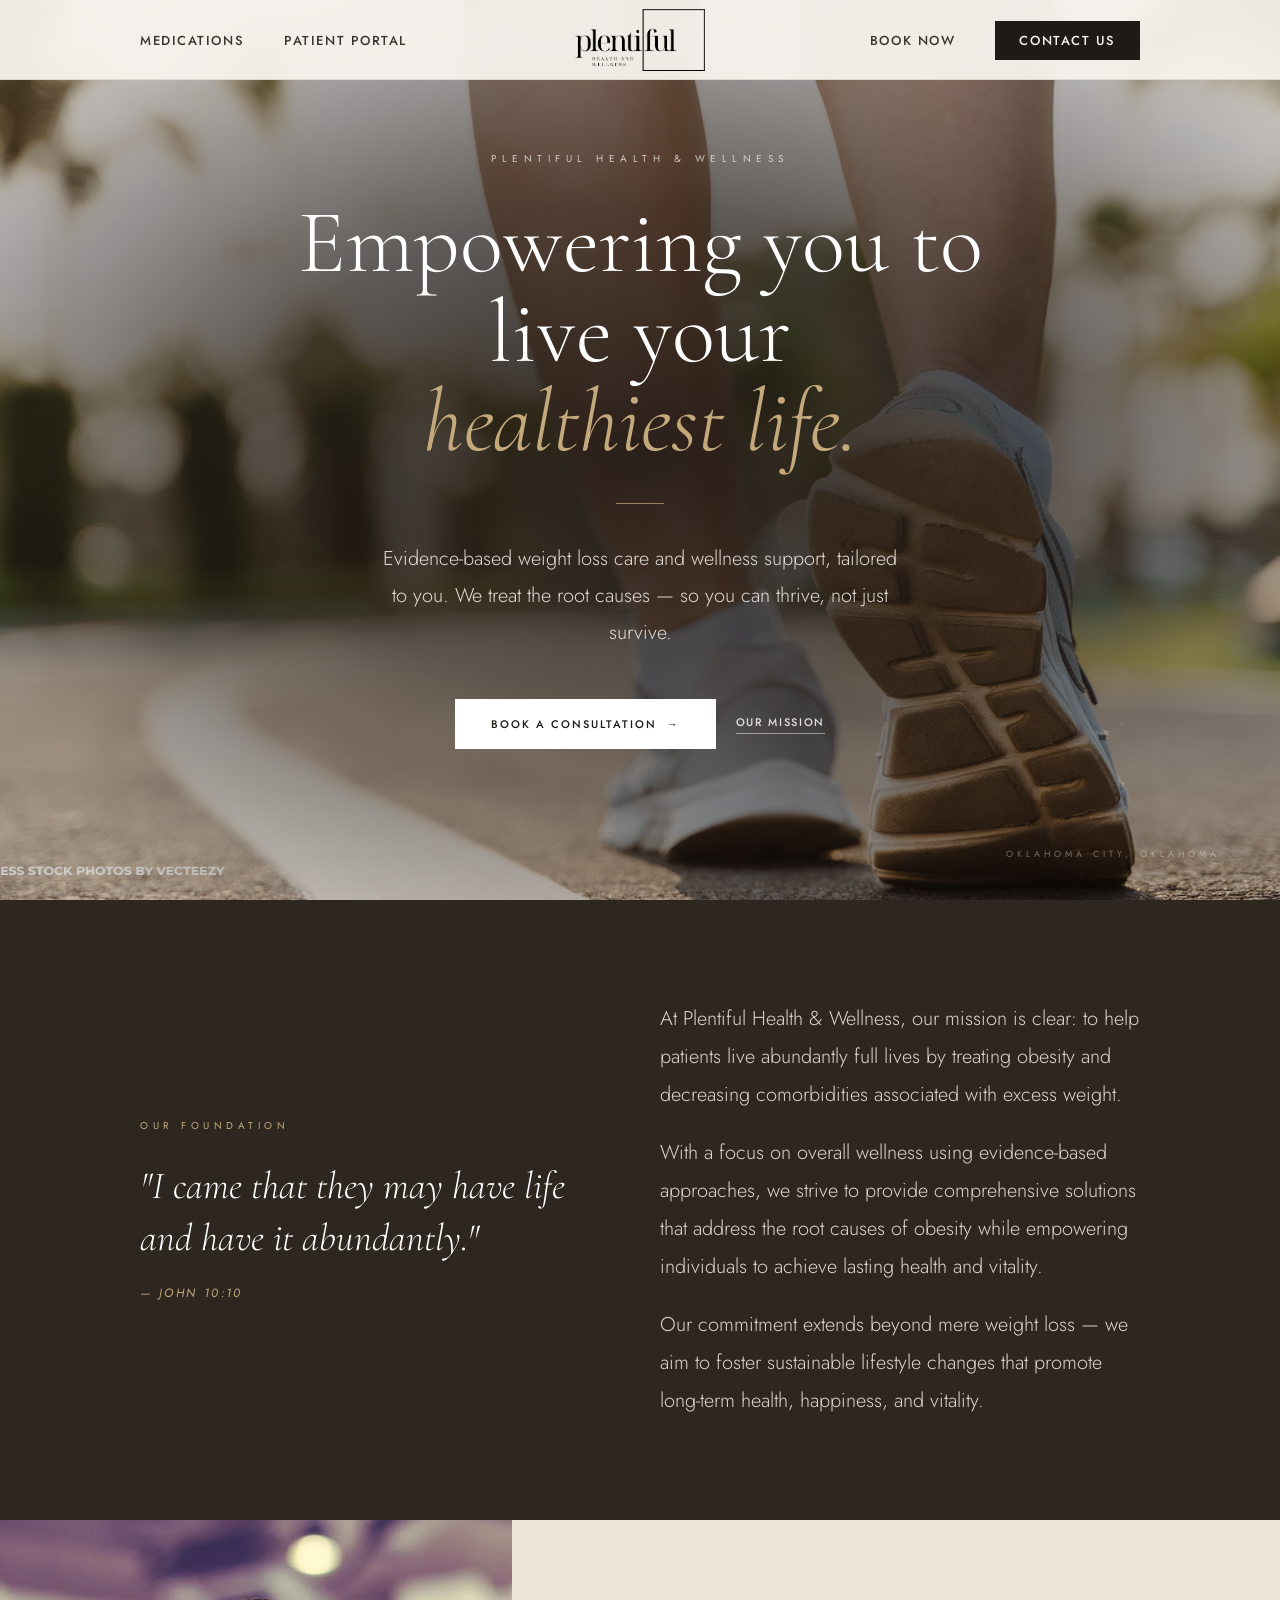
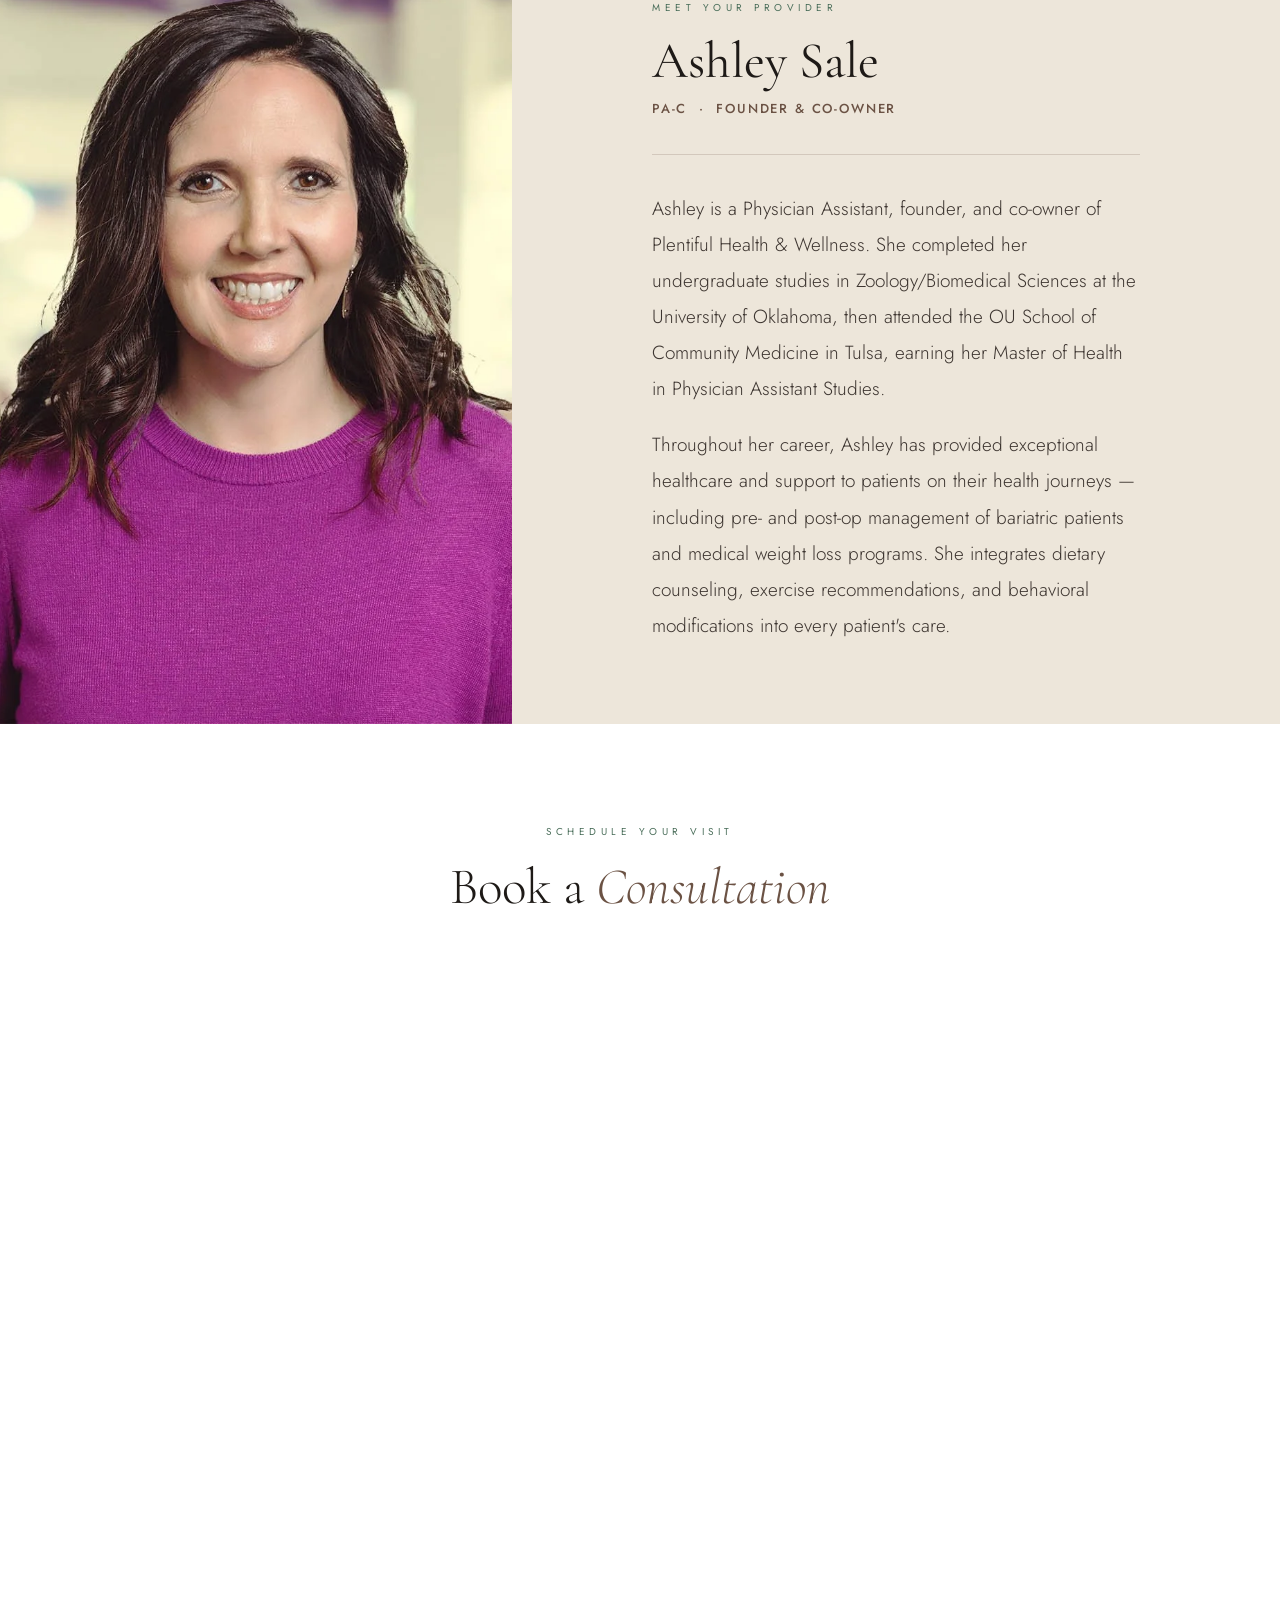
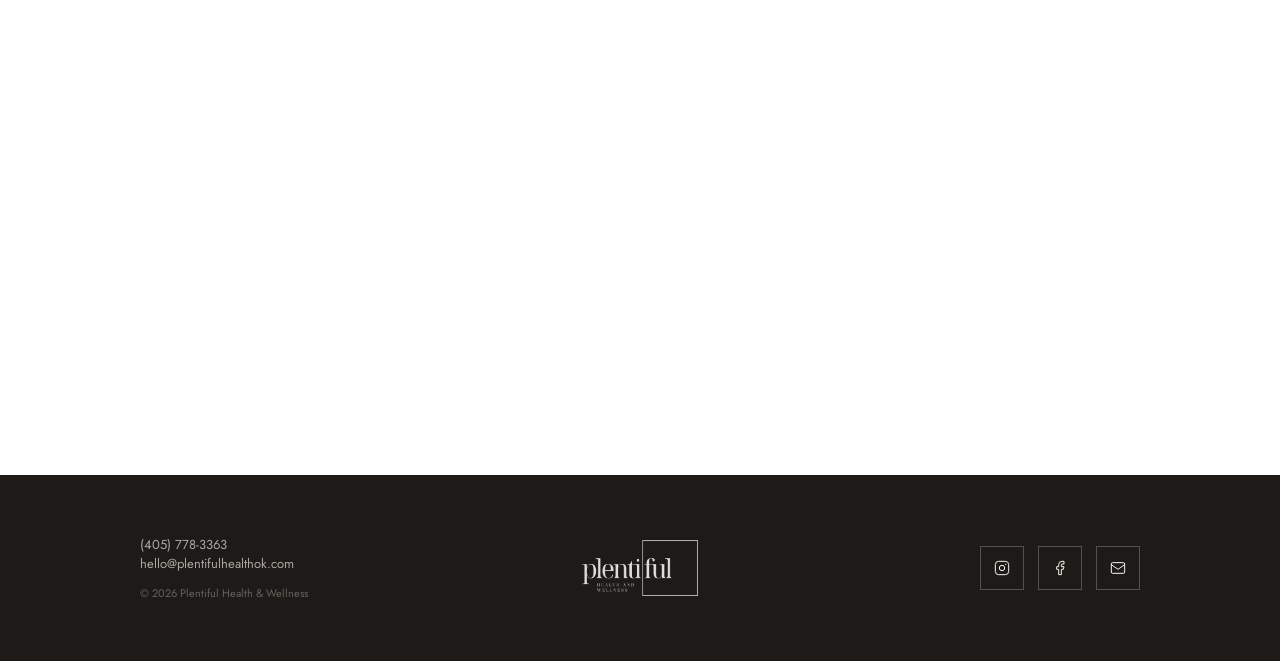
==== index.html @ be6d92d1 "Update index.html" ====
<!DOCTYPE html>
<html lang="en">
<head>
<meta charset="UTF-8">
<meta name="viewport" content="width=device-width, initial-scale=1.0">
<title>Plentiful Health & Wellness | Weight Loss Clinic in Oklahoma City, OK</title>
<meta name="description" content="Plentiful Health & Wellness offers evidence-based weight loss care in Oklahoma City, OK. Physician-guided tirzepatide injections and personalized wellness programs.">
<meta name="robots" content="index, follow">
<link rel="canonical" href="https://plentifulhealthok.com/">
<meta property="og:type" content="website">
<meta property="og:title" content="Plentiful Health & Wellness | Weight Loss Clinic in Oklahoma City, OK">
<meta property="og:description" content="Evidence-based weight loss care in Oklahoma City. Book a consultation today.">
<meta property="og:image" content="https://plentifulhealthok.com/images/plenti+ful+-+edit.png">
<!-- Google Analytics GA4 -->
<script async src="https://www.googletagmanager.com/gtag/js?id=G-C8210L6KD8"></script>
<script>
  window.dataLayer = window.dataLayer || [];
  function gtag(){dataLayer.push(arguments);}
  gtag("js", new Date());
  gtag("config", "G-C8210L6KD8");
</script>
<link rel="preconnect" href="https://fonts.googleapis.com">
<link href="https://fonts.googleapis.com/css2?family=Cormorant+Garamond:ital,wght@0,300;0,400;0,500;1,300;1,400&family=Jost:wght@300;400;500&display=swap" rel="stylesheet">
<style>
/* ── RESET ── */
*, *::before, *::after { box-sizing: border-box; margin: 0; padding: 0; }

/* ── TOKENS ── */
:root {
  --cream:      #f7f3ee;
  --cream-dark: #ede6da;
  --ink:        #1e1a17;
  --ink-soft:   #3d3530;
  --warm-brown: #6b5244;
  --warm-brown-lt: #8c6e5e;
  --sage:       #4a6e5a;
  --gold:       #c4a97d;
  --white:      #ffffff;
  --nav-h:      80px;
  --mob-h:      60px;
  --margin:     140px;
}

html { scroll-behavior: smooth; }
body { font-family: 'Jost', sans-serif; background: var(--cream); color: var(--ink); overflow-x: hidden; font-size: 20px; }

/* ── SKIP LINK ── */
.skip { position: absolute; top: -100%; left: 16px; background: var(--ink); color: var(--cream); padding: 10px 20px; z-index: 9999; text-decoration: none; font-size: 14px; }
.skip:focus { top: 16px; }

/* ══════════════════════════════════════
   DESKTOP NAV
══════════════════════════════════════ */
.desk-nav {
  position: fixed;
  top: 0; left: 0; right: 0;
  height: var(--nav-h);
  display: grid;
  grid-template-columns: 1fr auto 1fr;
  align-items: center;
  padding: 0 var(--margin);
  z-index: 500;
}
.desk-nav::before {
  content: '';
  position: absolute;
  inset: 0;
  background: rgba(247,243,238,0.95);
  backdrop-filter: blur(12px);
  border-bottom: 1px solid rgba(107,82,68,0.15);
  z-index: 0;
}
.desk-nav > * { position: relative; z-index: 1; }
.nav-left  { display: flex; gap: 40px; align-items: center; }
.nav-right { display: flex; gap: 40px; align-items: center; justify-content: flex-end; }
.nav-link {
  font-size: 13px; font-weight: 500; letter-spacing: 0.12em; text-transform: uppercase;
  color: var(--ink-soft); text-decoration: none; padding: 4px 0; position: relative;
  transition: color 0.2s;
}
.nav-link::after {
  content: ''; position: absolute; bottom: -3px; left: 0; right: 0; height: 1px;
  background: var(--warm-brown); transform: scaleX(0); transform-origin: left; transition: transform 0.3s;
}
.nav-link:hover { color: var(--warm-brown); }
.nav-link:hover::after { transform: scaleX(1); }
.nav-link.cta {
  background: var(--ink); color: var(--cream); padding: 10px 24px;
  transition: background 0.2s;
}
.nav-link.cta::after { display: none; }
.nav-link.cta:hover { background: var(--warm-brown); }
.nav-logo { text-decoration: none; display: flex; align-items: center; justify-content: center; }
.nav-logo img { height: 62px; width: auto; object-fit: contain; }

/* ══════════════════════════════════════
   MOBILE NAV
══════════════════════════════════════ */
.mob-bar {
  display: none;
  position: fixed;
  top: 0; left: 0; right: 0;
  height: var(--mob-h);
  align-items: center;
  justify-content: space-between;
  padding: 0 20px;
  background: var(--cream);
  border-bottom: 1px solid rgba(107,82,68,0.15);
  z-index: 9000;
}
.mob-bar a { display: flex; align-items: center; text-decoration: none; }
.mob-bar img { height: 34px; width: auto; }

.mob-btn {
  display: flex; flex-direction: column; gap: 5px; justify-content: center; align-items: center;
  width: 44px; height: 44px; background: none; border: none; cursor: pointer; padding: 0;
}
.mob-btn span {
  display: block; width: 22px; height: 2px; background: var(--ink); border-radius: 1px;
  transition: transform 0.3s, opacity 0.3s; transform-origin: center;
}
.mob-btn.is-open span:nth-child(1) { transform: translateY(7px) rotate(45deg); }
.mob-btn.is-open span:nth-child(2) { opacity: 0; }
.mob-btn.is-open span:nth-child(3) { transform: translateY(-7px) rotate(-45deg); }

/* Full-screen overlay */
.mob-menu {
  position: fixed;
  top: var(--mob-h); right: 0; bottom: 0;
  width: 280px;
  background: var(--cream);
  z-index: 8999;
  display: flex;
  flex-direction: column;
  justify-content: flex-start;
  align-items: stretch;
  box-shadow: -4px 0 32px rgba(30,26,23,0.15);
  padding-top: 16px;
  transform: translateX(105%);
  transition: transform 0.35s cubic-bezier(0.4, 0, 0.2, 1),
              visibility 0s linear 0.35s;
  visibility: hidden;
}
.mob-menu.is-open {
  transform: translateX(0);
  transition: transform 0.35s cubic-bezier(0.4, 0, 0.2, 1),
              visibility 0s linear 0s;
  visibility: visible;
}

.mob-menu a {
  display: flex; align-items: center; justify-content: flex-start;
  width: 100%; padding: 18px 28px;
  font-family: 'Jost', sans-serif; font-weight: 400; font-size: 13px;
  letter-spacing: 0.15em; text-transform: uppercase;
  color: var(--ink); text-decoration: none;
  border-bottom: 1px solid rgba(107,82,68,0.1);
  transition: color 0.2s, background 0.2s;
}
.mob-menu a:hover { color: var(--warm-brown); background: rgba(107,82,68,0.04); }
.mob-menu .mob-cta {
  margin: 24px 28px 0; width: calc(100% - 56px);
  background: var(--ink); color: var(--cream);
  border: none; justify-content: center;
  min-height: 48px;
}
.mob-menu .mob-cta:hover { background: var(--warm-brown); color: var(--white); }

/* ══════════════════════════════════════
   HERO
══════════════════════════════════════ */
#home {
  padding-top: var(--nav-h);
  height: 100vh;
  min-height: 640px;
  position: relative;
  overflow: hidden;
}

/* Crossfading image stack */
.hero-slides {
  position: absolute;
  inset: 0;
}

.hero-slide {
  position: absolute;
  inset: 0;
  opacity: 0;
  transition: opacity 3s ease;
}

.hero-slide.active { opacity: 1; }

.hero-slide img {
  width: 100%; height: 100%;
  object-fit: cover;
  object-position: center;
  display: block;
}

/* Warm scrim - opaque center, transparent edges */
.hero-scrim {
  position: absolute;
  inset: 0;
  background: radial-gradient(
    ellipse 70% 60% at 50% 50%,
    rgba(28,22,18,0.92) 0%,
    rgba(28,22,18,0.70) 45%,
    rgba(28,22,18,0.20) 100%
  );
  z-index: 2;
}

/* Centered content */
.hero-text {
  position: absolute;
  inset: 0;
  z-index: 3;
  display: flex;
  flex-direction: column;
  align-items: center;
  justify-content: center;
  text-align: center;
  padding: 40px var(--margin);
}

.hero-text-inner { max-width: 820px; }

.hero-eyebrow {
  font-size: 10px; font-weight: 400; letter-spacing: 0.55em; text-transform: uppercase;
  color: rgba(247,243,238,0.75); margin-bottom: 32px;
  opacity: 0; animation: fadeUp 0.8s ease 0.3s forwards;
}

.hero-h1 {
  font-family: 'Cormorant Garamond', serif; font-weight: 300;
  font-size: clamp(52px, 7vw, 110px); line-height: 1.0;
  color: var(--white); margin-bottom: 0;
  opacity: 0; animation: fadeUp 0.8s ease 0.5s forwards;
}
.hero-h1 em {
  font-style: italic;
  color: var(--gold);
  display: block;
}

.hero-divider {
  width: 48px; height: 1px;
  background: rgba(196,169,125,0.7);
  margin: 36px auto;
  opacity: 0; animation: fadeUp 0.8s ease 0.65s forwards;
}

.hero-p {
  font-size: 20px; font-weight: 300; line-height: 1.85;
  color: rgba(247,243,238,0.88);
  max-width: 520px; margin: 0 auto 48px;
  opacity: 0; animation: fadeUp 0.8s ease 0.8s forwards;
}

.hero-btns {
  display: flex; gap: 20px; align-items: center;
  justify-content: center; flex-wrap: wrap;
  opacity: 0; animation: fadeUp 0.8s ease 0.95s forwards;
}

.btn-p {
  display: inline-flex; align-items: center; gap: 10px;
  background: var(--white); color: var(--ink); text-decoration: none;
  font-size: 11px; font-weight: 500; letter-spacing: 0.18em; text-transform: uppercase;
  padding: 15px 36px; min-height: 50px;
  transition: background 0.2s, color 0.2s, transform 0.2s;
}
.btn-p:hover { background: var(--gold); color: var(--white); transform: translateY(-2px); }

.btn-s {
  font-size: 11px; font-weight: 500; letter-spacing: 0.15em; text-transform: uppercase;
  color: rgba(247,243,238,0.88); text-decoration: none;
  border-bottom: 1px solid rgba(247,243,238,0.5); padding-bottom: 3px;
  transition: color 0.2s, border-color 0.2s;
  white-space: nowrap;
}
.btn-s:hover { color: var(--white); border-bottom-color: var(--white); }

/* Brand mark bottom-right */
.hero-brand-mark {
  position: absolute;
  bottom: 40px; right: 60px;
  z-index: 4;
  font-size: 9px; letter-spacing: 0.45em; text-transform: uppercase;
  color: rgba(247,243,238,0.4);
  font-weight: 400;
  opacity: 0; animation: fadeIn 1s ease 1s forwards;
}

/* ══════════════════════════════════════
   MISSION
══════════════════════════════════════ */
#mission {
  position: relative;
  background: #2e2720;
  color: var(--cream);
}
.mission-body {
  position: relative; z-index: 2;
  padding: 100px var(--margin);
  display: grid;
  grid-template-columns: 1fr 1fr;
  gap: 40px;
  align-items: center;
}
.mission-label { font-size: 10px; letter-spacing: 0.45em; text-transform: uppercase; color: var(--gold); margin-bottom: 28px; }
.mission-quote { font-family: 'Cormorant Garamond', serif; font-weight: 300; font-style: italic; font-size: clamp(26px, 3vw, 42px); line-height: 1.35; color: var(--white); }
.mission-cite { margin-top: 20px; font-size: 12px; letter-spacing: 0.2em; text-transform: uppercase; color: var(--gold); }
.mission-text p { font-weight: 300; font-size: 20px; line-height: 1.9; color: rgba(247,243,238,0.85); margin-bottom: 20px; }
.mission-text p:last-child { margin-bottom: 0; }

/* ══════════════════════════════════════
   PROVIDER
══════════════════════════════════════ */
#provider {
  display: grid;
  grid-template-columns: 2fr 3fr;
  min-height: 700px;
  background: var(--cream);
}

.provider-img-wrap {
  position: relative;
  overflow: hidden;
}

.provider-img {
  width: 100%;
  height: 100%;
  object-fit: cover;
  object-position: top center;
  display: block;
}

.provider-accent {
  position: absolute;
  bottom: 32px; right: -16px;
  width: 100px; height: 100px;
  border: 1px solid var(--warm-brown);
  z-index: 2; pointer-events: none;
}

.provider-content {
  display: flex;
  flex-direction: column;
  justify-content: center;
  padding: 80px var(--margin);
  background: var(--cream-dark);
}

.provider-label {
  font-size: 10px; letter-spacing: 0.45em; text-transform: uppercase;
  color: var(--sage); display: block; margin-bottom: 20px;
}

.provider-name {
  font-family: 'Cormorant Garamond', serif; font-weight: 400;
  font-size: clamp(42px, 4vw, 64px); line-height: 1.05;
  color: var(--ink); margin-bottom: 10px;
}

.provider-title {
  font-size: 13px; letter-spacing: 0.14em; text-transform: uppercase;
  color: var(--warm-brown); font-weight: 500;
  margin-bottom: 36px; padding-bottom: 36px;
  border-bottom: 1px solid rgba(107,82,68,0.2);
}

.provider-bio p {
  font-weight: 300; font-size: 19px; line-height: 1.9;
  color: var(--ink-soft); margin-bottom: 20px;
}
.provider-bio p:last-child { margin-bottom: 0; }

/* ══════════════════════════════════════
   BOOK NOW
══════════════════════════════════════ */
#book {
  padding: 100px var(--margin);
  background: var(--white);
  text-align: center;
}
.section-label { font-size: 10px; letter-spacing: 0.45em; text-transform: uppercase; color: var(--sage); display: block; margin-bottom: 20px; }
.section-title { font-family: 'Cormorant Garamond', serif; font-weight: 300; font-size: clamp(36px, 4vw, 58px); line-height: 1.1; color: var(--ink); margin-bottom: 60px; }
.section-title em { font-style: italic; color: var(--warm-brown); }
.book-embed { max-width: 900px; margin: 0 auto; }

/* ══════════════════════════════════════
   FOOTER
══════════════════════════════════════ */
footer {
  background: var(--ink);
  color: var(--cream);
  padding: 60px var(--margin);
  display: grid;
  grid-template-columns: 1fr auto 1fr;
  align-items: center;
  gap: 40px;
}
.footer-left { font-size: 13px; font-weight: 400; color: rgba(247,243,238,0.65); }
.footer-left a { color: inherit; text-decoration: none; display: block; }
.footer-left a:hover { color: var(--cream); }
.footer-copy { margin-top: 12px; font-size: 11px; opacity: 0.5; }
.footer-logo { display: flex; align-items: center; justify-content: center; }
.footer-logo img { height: 56px; width: auto; filter: brightness(0) invert(1); opacity: 0.85; }
.footer-social { display: flex; gap: 14px; justify-content: flex-end; align-items: center; }
.footer-social a {
  width: 44px; height: 44px; border: 1px solid rgba(247,243,238,0.25);
  display: flex; align-items: center; justify-content: center;
  color: var(--cream); text-decoration: none; transition: border-color 0.2s, background 0.2s;
}
.footer-social a:hover { border-color: var(--gold); background: rgba(196,169,125,0.12); }

/* ══════════════════════════════════════
   ANIMATIONS
══════════════════════════════════════ */
@keyframes fadeUp {
  from { opacity: 0; transform: translateY(28px); }
  to   { opacity: 1; transform: translateY(0); }
}
@keyframes fadeIn {
  from { opacity: 0; }
  to   { opacity: 1; }
}

.reveal { opacity: 0; transform: translateY(32px); transition: opacity 0.8s ease, transform 0.8s ease; }
.reveal.visible { opacity: 1; transform: translateY(0); }
.reveal-d1 { transition-delay: 0.15s; }
.reveal-d2 { transition-delay: 0.3s; }

@media (prefers-reduced-motion: reduce) {
  *, *::before, *::after { animation-duration: 0.01ms !important; transition-duration: 0.01ms !important; }
  .reveal { opacity: 1; transform: none; }
}

/* ══════════════════════════════════════
   MOBILE
══════════════════════════════════════ */
@media (max-width: 1024px) {
  :root { --margin: 32px; }
  .desk-nav { display: none; }
  .mob-bar  { display: flex; }

  #home {
    padding-top: var(--mob-h);
    display: flex !important;
    height: auto;
    min-height: 100svh;
    align-items: center;
    background: var(--cream);
  }
  .hero-text { padding: 40px var(--margin); }
  .hero-h1 { font-size: clamp(40px, 10vw, 64px); }
  .hero-h1 em { display: inline; }
  .hero-p { font-size: 15px; margin-bottom: 36px; }
  .hero-btns { flex-direction: column; align-items: center; gap: 16px; }
  .btn-p { width: 100%; justify-content: center; }
  .btn-s { align-self: center; }
  .hero-brand-mark { display: none; }

  #mission .mission-body { grid-template-columns: 1fr; padding: 72px var(--margin); gap: 48px; }
  #provider { grid-template-columns: 1fr; min-height: auto; }
  .provider-img-wrap { height: 420px; }
  .provider-accent { display: none; }
  .provider-content { padding: 52px var(--margin) 64px; }
  #book { padding: 72px var(--margin); }
  footer { grid-template-columns: 1fr; text-align: center; padding: 48px var(--margin); gap: 28px; }
  .footer-social { justify-content: center; }
}
</style>
</head>
<body>

<a href="#main" class="skip">Skip to main content</a>

<!-- DESKTOP NAV -->
<header>
  <nav class="desk-nav" id="deskNav" aria-label="Main navigation">
    <div class="nav-left">
      <a href="medications.html" class="nav-link">Medications</a>
      <a href="https://phr.charmtracker.com/login.sas?FACILITY_ID=3a3047be28b32bf945990f89ed0737961b09f0751b648d9898ee2e5ce9d5cc8ac81b440bc8a53a00" target="_blank" rel="noopener noreferrer" class="nav-link" aria-label="Patient Portal (opens in new tab)">Patient Portal</a>
    </div>
    <a href="index.html" class="nav-logo" aria-label="Plentiful Health and Wellness — home">
      <img src="images/plenti+ful+-+edit.png" alt="Plentiful Health and Wellness">
    </a>
    <div class="nav-right">
      <a href="#book" class="nav-link">Book Now</a>
      <a href="contact.html" class="nav-link cta">Contact Us</a>
    </div>
  </nav>
</header>

<!-- MOBILE BAR -->
<div class="mob-bar" id="mobBar">
  <a href="index.html" aria-label="Plentiful Health and Wellness — home">
    <img src="images/plenti+ful+-+edit.png" alt="Plentiful Health and Wellness">
  </a>
  <button class="mob-btn" id="mobBtn" aria-label="Open menu" aria-expanded="false">
    <span></span><span></span><span></span>
  </button>
</div>

<!-- MOBILE MENU -->
<div class="mob-menu" id="mobMenu" role="dialog" aria-modal="true" aria-label="Navigation menu">
  <a href="medications.html">Medications</a>
  <a href="https://phr.charmtracker.com/login.sas?FACILITY_ID=3a3047be28b32bf945990f89ed0737961b09f0751b648d9898ee2e5ce9d5cc8ac81b440bc8a53a00" target="_blank" rel="noopener noreferrer" aria-label="Patient Portal (opens in new tab)">Patient Portal</a>
  <a href="#book" id="mobBookLink">Book Now</a>
  <a href="contact.html" class="mob-cta">Contact Us</a>
</div>

<main id="main">

  <!-- HERO -->
  <section id="home" aria-labelledby="hero-heading">

    <!-- Crossfading images -->
    <div class="hero-slides" aria-hidden="true">
      <div class="hero-slide active">
        <img src="images/1_0000_Group 1.jpg" alt="">
      </div>
      <div class="hero-slide">
        <img src="images/1_0001_Elevate.jpg" alt="">
      </div>
      <div class="hero-slide">
        <img src="images/1_0002_AdobeStock_362292134 copy.jpg" alt="">
      </div>
      <div class="hero-slide">
        <img src="images/1_0003_vecteezy_happy-man-with-cup-of-coffee_26945925+copy copy.jpg" alt="">
      </div>
      <div class="hero-slide">
        <img src="images/1_0004_Layer 2.jpg" alt="">
      </div>
    </div>

    <!-- Warm scrim -->
    <div class="hero-scrim" aria-hidden="true"></div>

    <!-- Centered text -->
    <div class="hero-text">
      <div class="hero-text-inner">
        <p class="hero-eyebrow" aria-hidden="true">Plentiful Health &amp; Wellness</p>
        <h1 class="hero-h1" id="hero-heading">
          Empowering you to live your
          <em>healthiest life.</em>
        </h1>
        <div class="hero-divider" aria-hidden="true"></div>
        <p class="hero-p">Evidence-based weight loss care and wellness support, tailored to you. We treat the root causes — so you can thrive, not just survive.</p>
        <div class="hero-btns">
          <a href="#book" class="btn-p">Book a Consultation <span aria-hidden="true">→</span></a>
          <a href="#mission" class="btn-s">Our Mission</a>
        </div>
      </div>
    </div>



    <!-- Brand mark -->
    <p class="hero-brand-mark" aria-hidden="true">Oklahoma City, Oklahoma</p>

  </section>

  <!-- MISSION -->
  <section id="mission" aria-labelledby="mission-heading">
    <div class="mission-body">
      <div class="reveal">
        <p class="mission-label" aria-hidden="true">Our Foundation</p>
        <h2 id="mission-heading" class="sr-only">Our Mission</h2>
        <blockquote class="mission-quote">"I came that they may have life and have it abundantly."</blockquote>
        <p class="mission-cite"><cite>— John 10:10</cite></p>
      </div>
      <div class="mission-text reveal reveal-d1">
        <p>At Plentiful Health &amp; Wellness, our mission is clear: to help patients live abundantly full lives by treating obesity and decreasing comorbidities associated with excess weight.</p>
        <p>With a focus on overall wellness using evidence-based approaches, we strive to provide comprehensive solutions that address the root causes of obesity while empowering individuals to achieve lasting health and vitality.</p>
        <p>Our commitment extends beyond mere weight loss — we aim to foster sustainable lifestyle changes that promote long-term health, happiness, and vitality.</p>
      </div>
    </div>
  </section>

  <!-- PROVIDER -->
  <section id="provider" aria-labelledby="provider-heading">
    <div class="provider-img-wrap reveal">
      <img src="images/ASALE-Headshot.webp" alt="Ashley Sale, PA-C — Physician Assistant, Founder and Co-Owner of Plentiful Health and Wellness" class="provider-img" loading="lazy">
    </div>
    <div class="provider-content">
      <span class="provider-label reveal" aria-hidden="true">Meet Your Provider</span>
      <h2 class="provider-name reveal reveal-d1" id="provider-heading">Ashley Sale</h2>
      <p class="provider-title reveal reveal-d1">PA-C &nbsp;·&nbsp; Founder &amp; Co-Owner</p>
      <div class="provider-bio reveal reveal-d2">
        <p>Ashley is a Physician Assistant, founder, and co-owner of Plentiful Health &amp; Wellness. She completed her undergraduate studies in Zoology/Biomedical Sciences at the University of Oklahoma, then attended the OU School of Community Medicine in Tulsa, earning her Master of Health in Physician Assistant Studies.</p>
        <p>Throughout her career, Ashley has provided exceptional healthcare and support to patients on their health journeys — including pre- and post-op management of bariatric patients and medical weight loss programs. She integrates dietary counseling, exercise recommendations, and behavioral modifications into every patient's care.</p>
      </div>
    </div>
  </section>

  <!-- BOOK NOW -->
  <section id="book" aria-labelledby="book-heading">
    <span class="section-label reveal" aria-hidden="true">Schedule Your Visit</span>
    <h2 class="section-title reveal reveal-d1" id="book-heading">Book a <em>Consultation</em></h2>
    <div class="book-embed reveal reveal-d2">
      <iframe
        width="100%" height="1000"
        src="https://ehr.charmtracker.com/publicCal.sas?method=getCal&digest=1b09f0751b648d98fc4fe6b58c306d92ba3b618107d28b72921d2173b78ca6684b5cb98c3566431f77d96eacb77f8694c2fe0580a6189219"
        style="border:none; display:block;"
        title="Book a consultation with Plentiful Health and Wellness"
        loading="lazy"
      ></iframe>
    </div>
  </section>

</main>

<!-- FOOTER -->
<footer role="contentinfo">
  <div class="footer-left">
    <a href="tel:+14057783363">(405) 778-3363</a>
    <a href="mailto:hello@plentifulhealthok.com">hello@plentifulhealthok.com</a>
    <p class="footer-copy">© 2026 Plentiful Health &amp; Wellness</p>
  </div>
  <div class="footer-logo">
    <img src="images/plenti+ful+-+edit.png" alt="Plentiful Health and Wellness" loading="lazy">
  </div>
  <div class="footer-social">
    <a href="https://www.instagram.com/plentifulhealthok/" target="_blank" rel="noopener noreferrer" aria-label="Instagram">
      <svg width="16" height="16" viewBox="0 0 24 24" fill="none" stroke="currentColor" stroke-width="1.5" aria-hidden="true"><rect x="2" y="2" width="20" height="20" rx="5"/><circle cx="12" cy="12" r="4"/><circle cx="17.5" cy="6.5" r="1" fill="currentColor" stroke="none"/></svg>
    </a>
    <a href="https://www.facebook.com/profile.php?id=61556691487444" target="_blank" rel="noopener noreferrer" aria-label="Facebook">
      <svg width="16" height="16" viewBox="0 0 24 24" fill="none" stroke="currentColor" stroke-width="1.5" aria-hidden="true"><path d="M18 2h-3a5 5 0 0 0-5 5v3H7v4h3v8h4v-8h3l1-4h-4V7a1 1 0 0 1 1-1h3z"/></svg>
    </a>
    <a href="mailto:hello@plentifulhealthok.com" aria-label="Email us">
      <svg width="16" height="16" viewBox="0 0 24 24" fill="none" stroke="currentColor" stroke-width="1.5" aria-hidden="true"><rect x="2" y="4" width="20" height="16" rx="2"/><path d="m2 7 10 7 10-7"/></svg>
    </a>
  </div>
</footer>

<script>
// ── Screen reader only helper
const srOnly = 'position:absolute;width:1px;height:1px;padding:0;margin:-1px;overflow:hidden;clip:rect(0,0,0,0);white-space:nowrap;border:0';
document.querySelectorAll('.sr-only').forEach(el => el.style.cssText = srOnly);

// ── Mobile menu
const mobBar  = document.getElementById('mobBar');
const mobBtn  = document.getElementById('mobBtn');
const mobMenu = document.getElementById('mobMenu');

function isMobile() { return window.innerWidth <= 1024; }

function applyLayout() {
  const desk = document.getElementById('deskNav');
  if (isMobile()) {
    if (desk) desk.style.display = 'none';
    if (mobBar) mobBar.style.display = 'flex';
  } else {
    if (desk) desk.style.display = '';
    if (mobBar) mobBar.style.display = 'none';
    closeMenu();
  }
}

function closeMenu() {
  if (!mobBtn || !mobMenu) return;
  mobBtn.classList.remove('is-open');
  mobBtn.setAttribute('aria-expanded', 'false');
  mobMenu.classList.remove('is-open');
}

function openMenu() {
  if (!mobBtn || !mobMenu) return;
  mobBtn.classList.add('is-open');
  mobBtn.setAttribute('aria-expanded', 'true');
  mobMenu.classList.add('is-open');
}

if (mobBtn) {
  mobBtn.addEventListener('click', () => {
    mobBtn.classList.contains('is-open') ? closeMenu() : openMenu();
  });
}

// Close menu when any link inside it is clicked
if (mobMenu) {
  mobMenu.querySelectorAll('a').forEach(a => a.addEventListener('click', closeMenu));
}

// Close on backdrop tap
document.addEventListener('click', (e) => {
  if (mobMenu && mobMenu.classList.contains('is-open') &&
      !mobMenu.contains(e.target) && !mobBtn.contains(e.target)) {
    closeMenu();
  }
});

applyLayout();
window.addEventListener('resize', applyLayout, { passive: true });

// ── Desktop nav scroll shadow
const deskNav = document.getElementById('deskNav');
if (deskNav) {
  window.addEventListener('scroll', () => {
    deskNav.style.boxShadow = window.scrollY > 40 ? '0 2px 24px rgba(30,26,23,0.1)' : '';
  }, { passive: true });
}

// ── Crossfade slideshow
const slides = document.querySelectorAll('.hero-slide');
let current = 0;

function nextSlide() {
  slides[current].classList.remove('active');
  current = (current + 1) % slides.length;
  slides[current].classList.add('active');
}

if (slides.length > 1) setInterval(nextSlide, 7000);
const reveals = document.querySelectorAll('.reveal');
const ro = new IntersectionObserver(entries => {
  entries.forEach(e => { if (e.isIntersecting) { e.target.classList.add('visible'); ro.unobserve(e.target); } });
}, { threshold: 0.12 });
reveals.forEach(el => ro.observe(el));
</script>

</body>
</html>
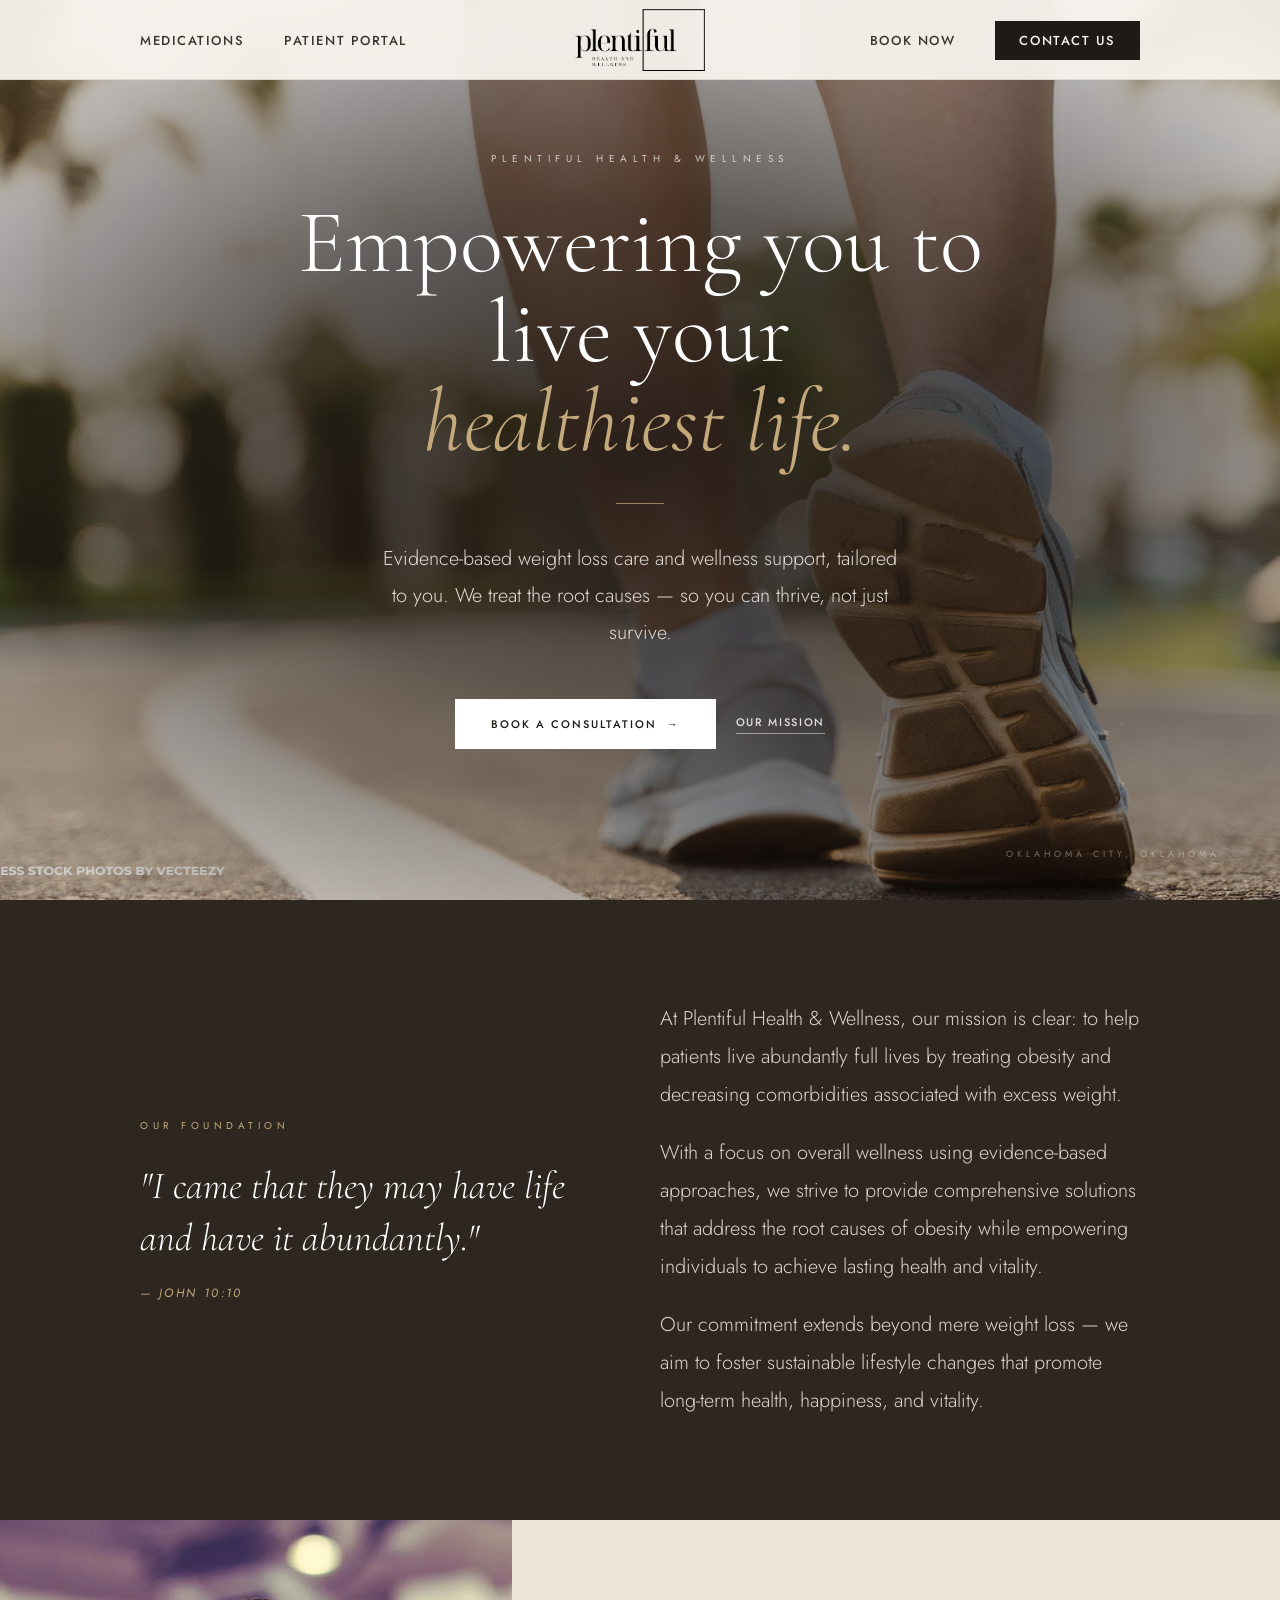
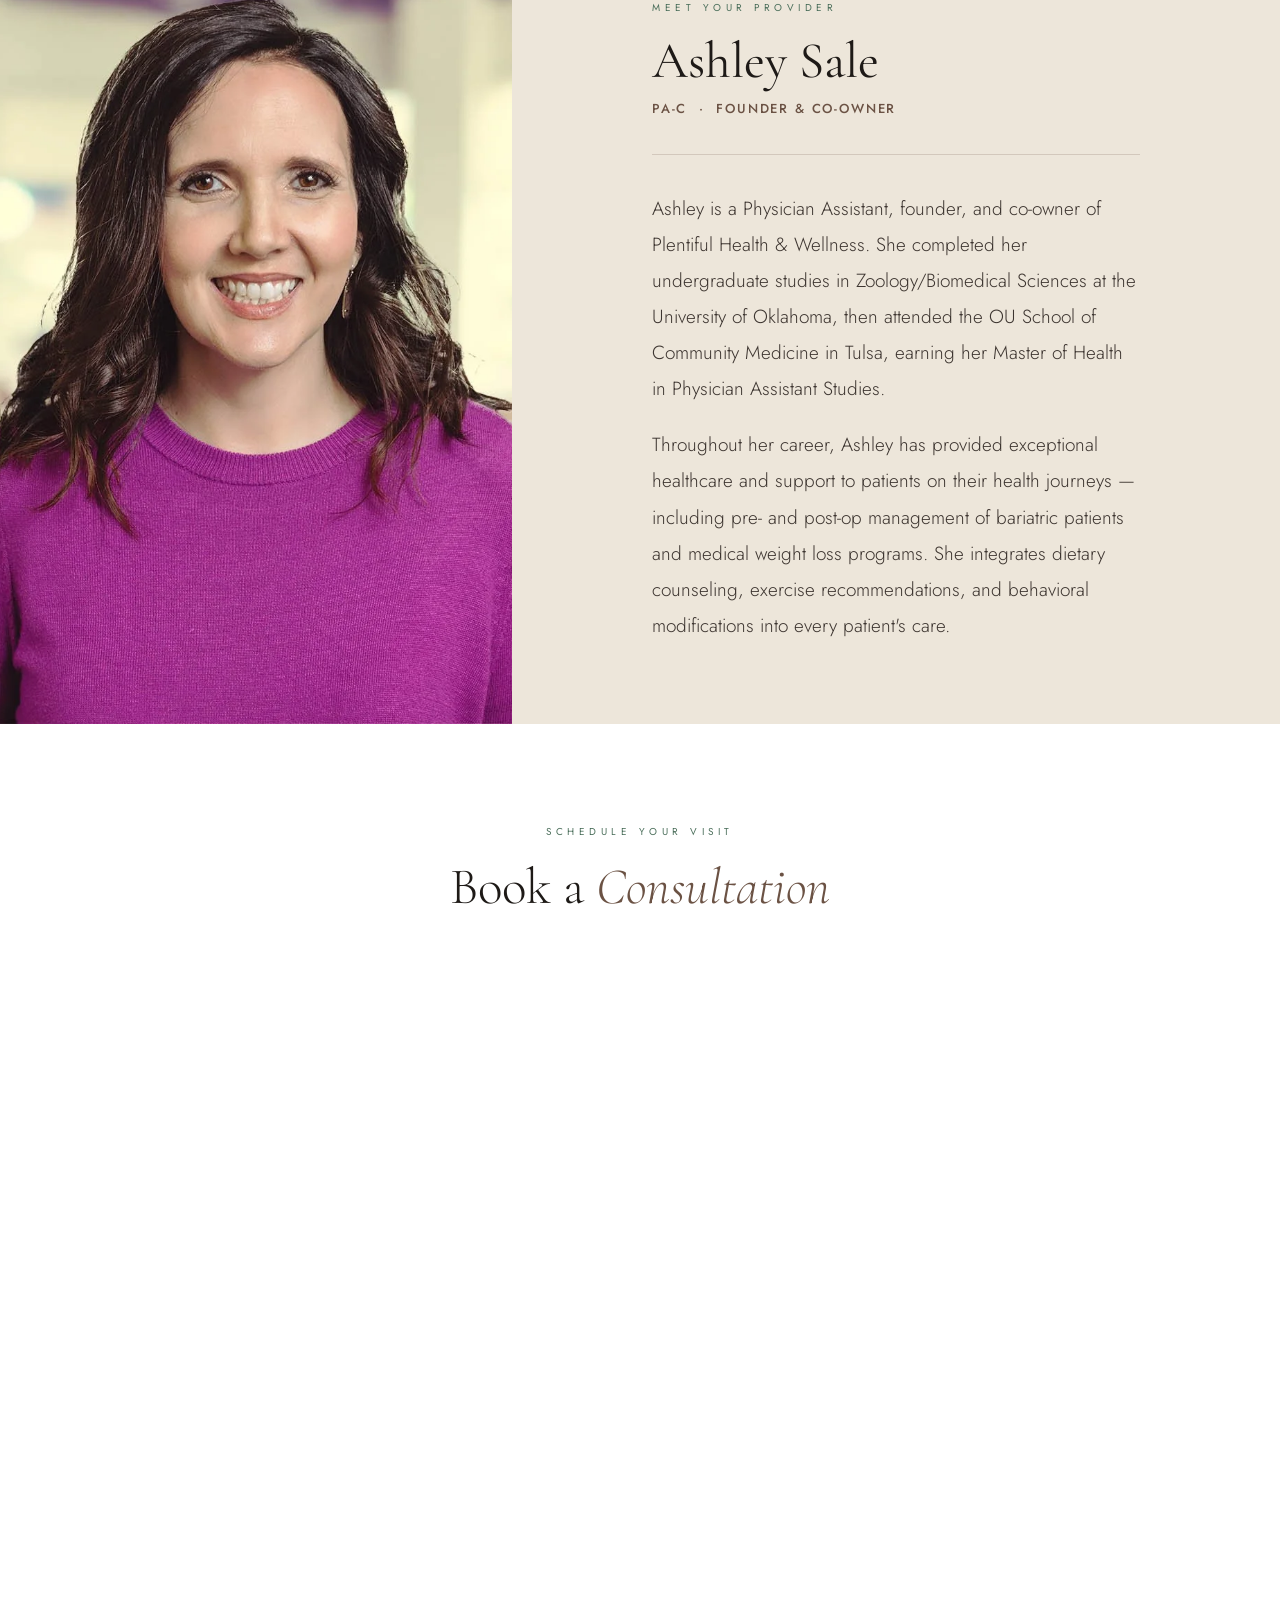
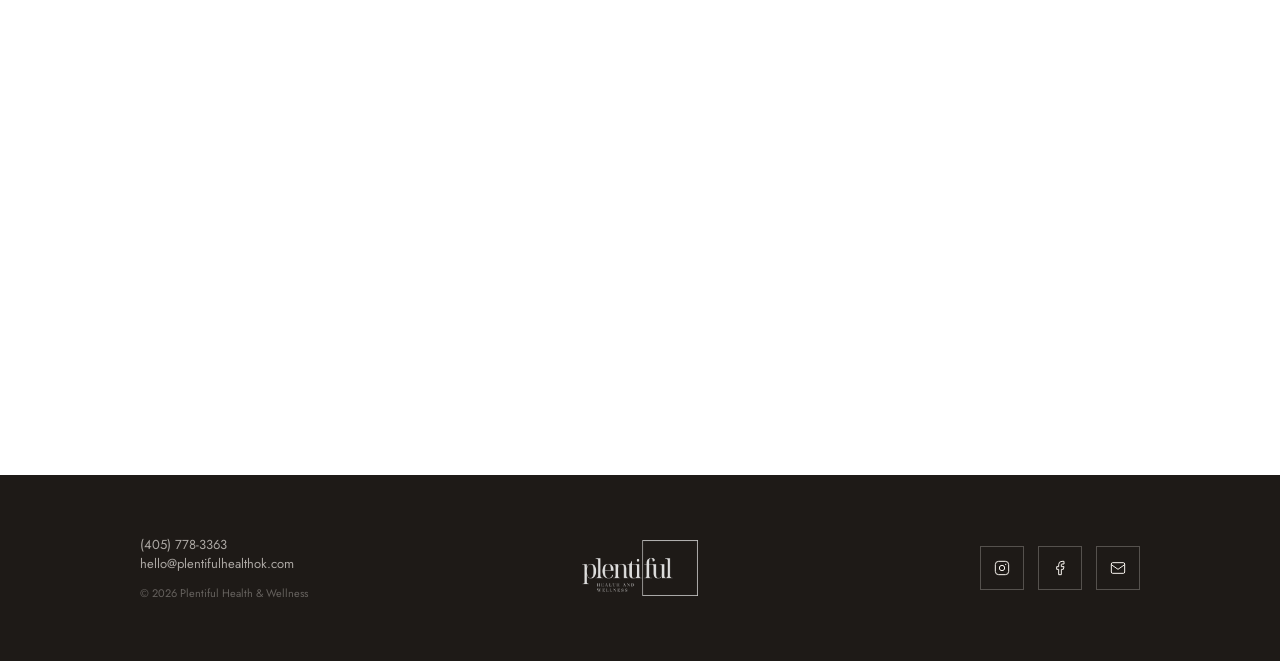
==== commit d354de07: "Update index.html" ====
--- a/index.html
+++ b/index.html
@@ -487,7 +487,7 @@
       <a href="medications.html" class="nav-link">Medications</a>
       <a href="https://phr.charmtracker.com/login.sas?FACILITY_ID=3a3047be28b32bf945990f89ed0737961b09f0751b648d9898ee2e5ce9d5cc8ac81b440bc8a53a00" target="_blank" rel="noopener noreferrer" class="nav-link" aria-label="Patient Portal (opens in new tab)">Patient Portal</a>
     </div>
-    <a href="index.html" class="nav-logo" aria-label="Plentiful Health and Wellness — home">
+    <a href="/" class="nav-logo" aria-label="Plentiful Health and Wellness — home">
       <img src="images/plenti+ful+-+edit.png" alt="Plentiful Health and Wellness">
     </a>
     <div class="nav-right">
@@ -499,7 +499,7 @@
 
 <!-- MOBILE BAR -->
 <div class="mob-bar" id="mobBar">
-  <a href="index.html" aria-label="Plentiful Health and Wellness — home">
+  <a href="/" aria-label="Plentiful Health and Wellness — home">
     <img src="images/plenti+ful+-+edit.png" alt="Plentiful Health and Wellness">
   </a>
   <button class="mob-btn" id="mobBtn" aria-label="Open menu" aria-expanded="false">
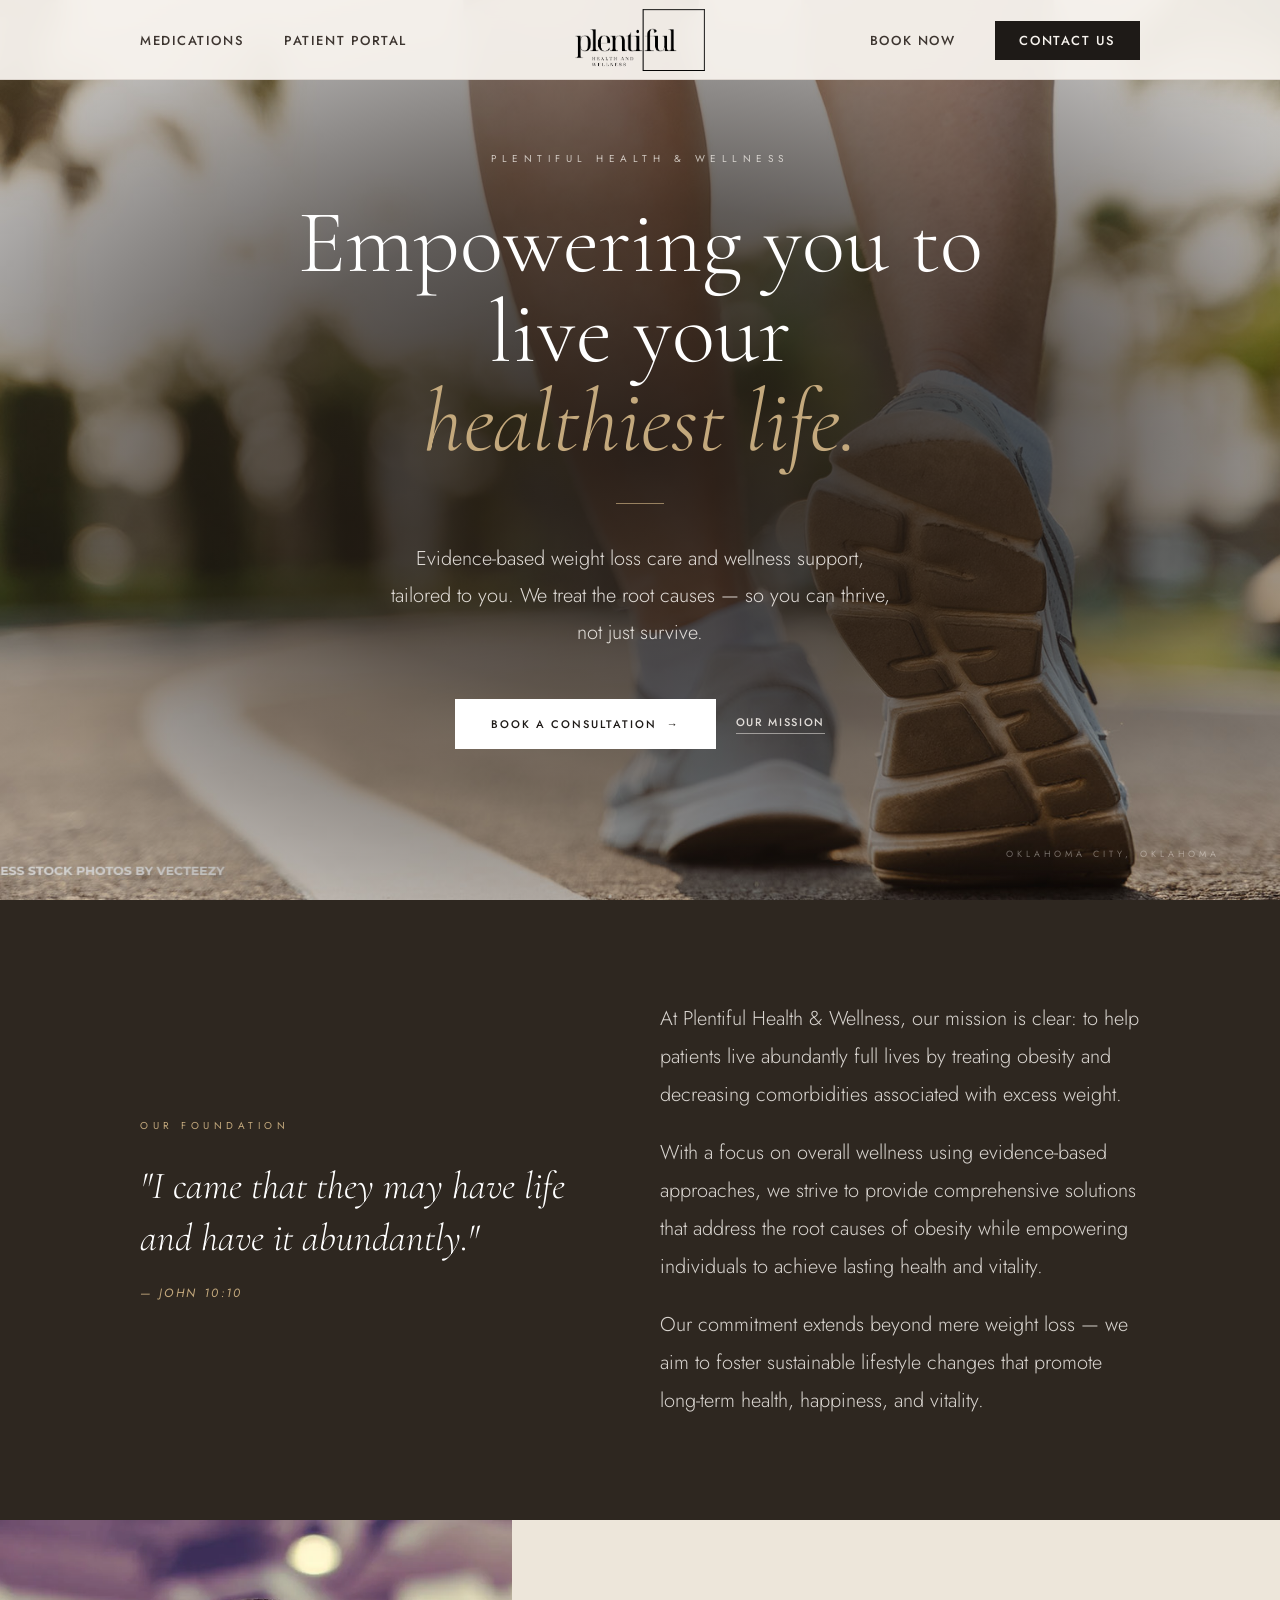
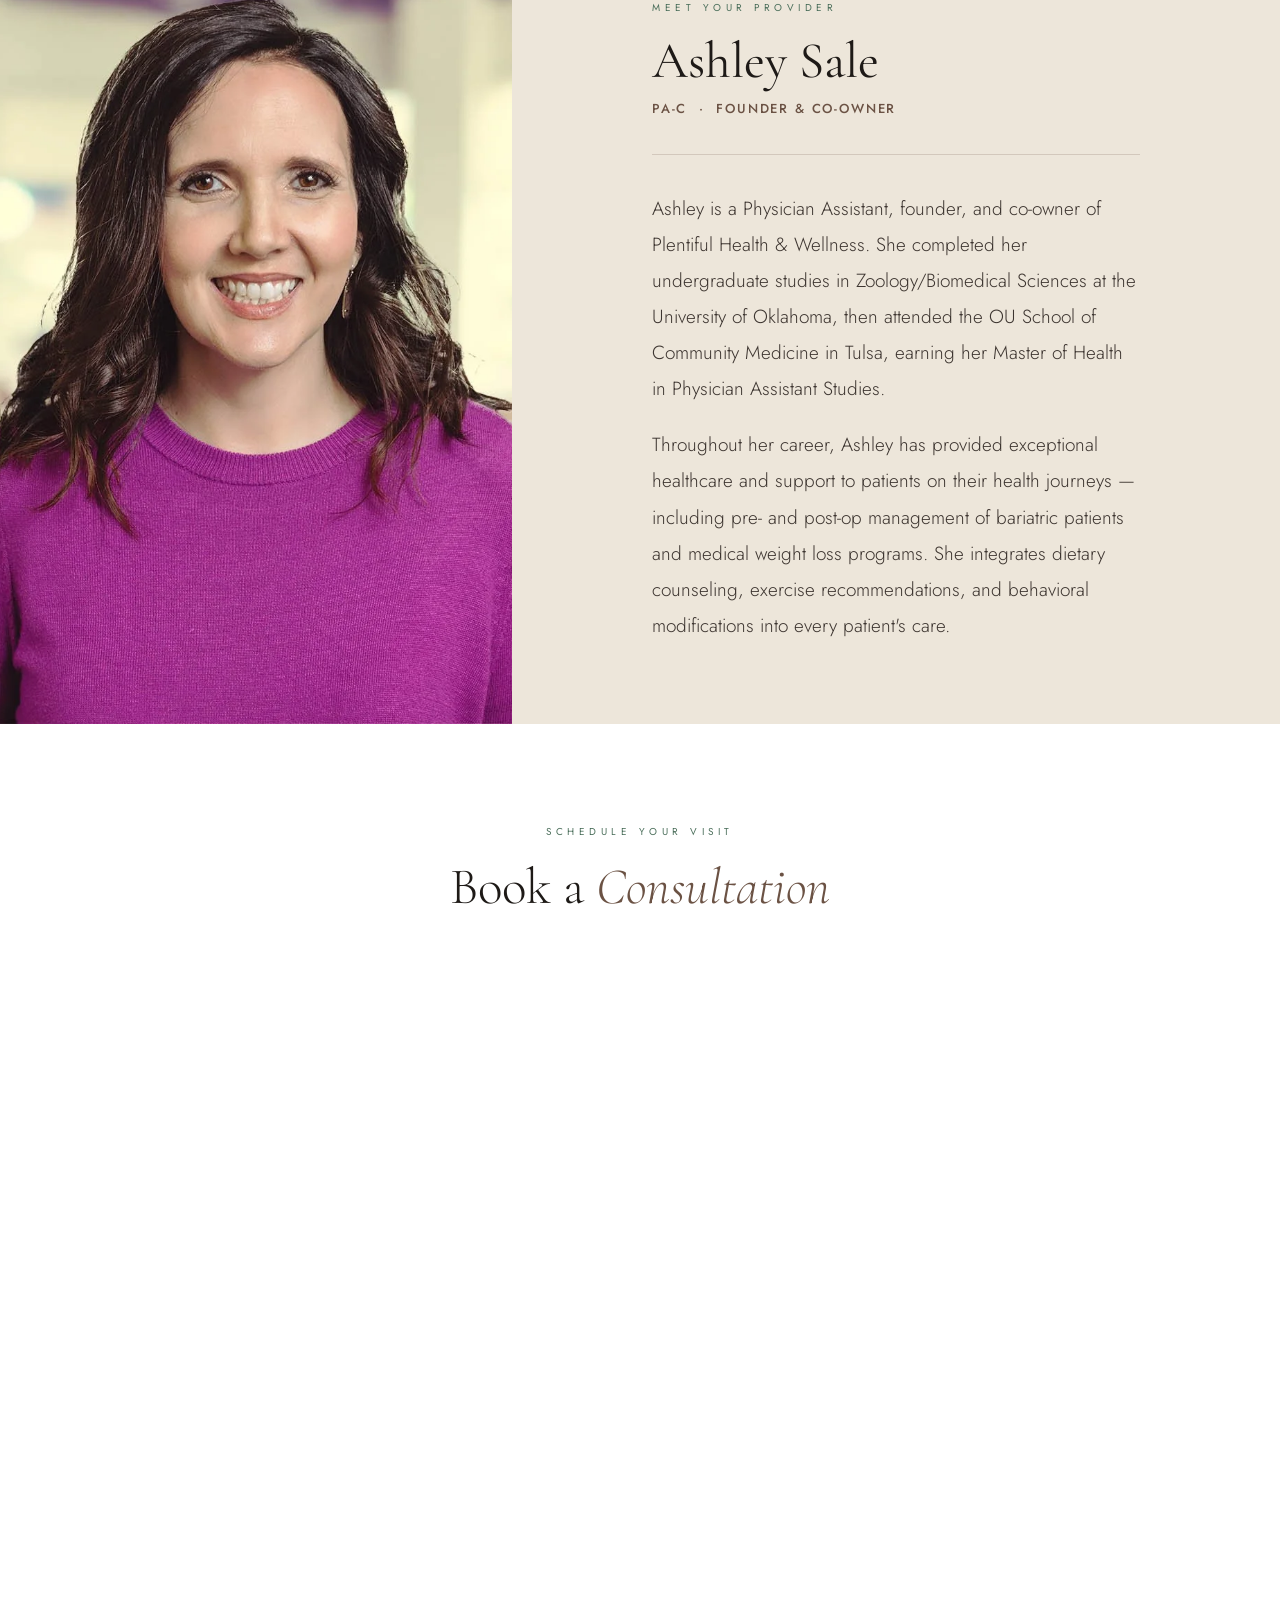
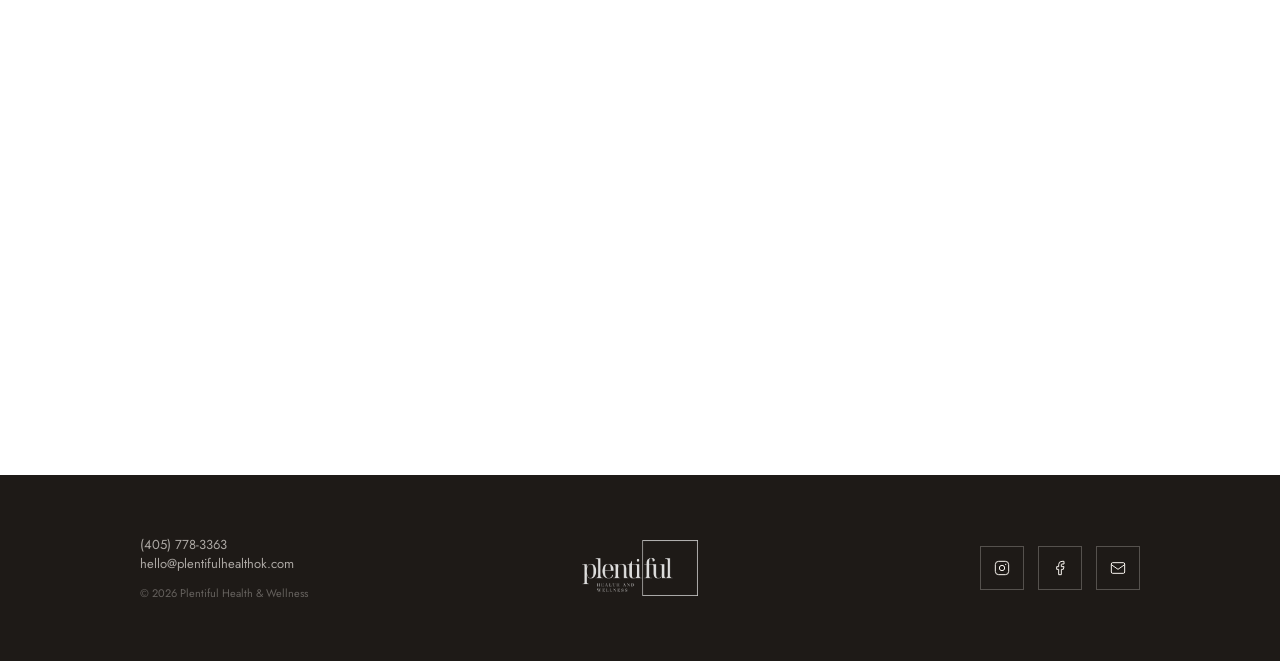
==== commit 9d21401b: "Update index.html" ====
--- a/index.html
+++ b/index.html
@@ -457,6 +457,7 @@
     background: var(--cream);
   }
   .hero-text { padding: 40px var(--margin); }
+  .hero-h1 br, .hero-p br { display: none; }
   .hero-h1 { font-size: clamp(40px, 10vw, 64px); }
   .hero-h1 em { display: inline; }
   .hero-p { font-size: 15px; margin-bottom: 36px; }
@@ -547,11 +548,11 @@
       <div class="hero-text-inner">
         <p class="hero-eyebrow" aria-hidden="true">Plentiful Health &amp; Wellness</p>
         <h1 class="hero-h1" id="hero-heading">
-          Empowering you to live your
+          Empowering you to live your<br>
           <em>healthiest life.</em>
         </h1>
         <div class="hero-divider" aria-hidden="true"></div>
-        <p class="hero-p">Evidence-based weight loss care and wellness support, tailored to you. We treat the root causes — so you can thrive, not just survive.</p>
+        <p class="hero-p">Evidence-based weight loss care and wellness support,<br>tailored to you. We treat the root causes — so you can thrive, not just survive.</p>
         <div class="hero-btns">
           <a href="#book" class="btn-p">Book a Consultation <span aria-hidden="true">→</span></a>
           <a href="#mission" class="btn-s">Our Mission</a>
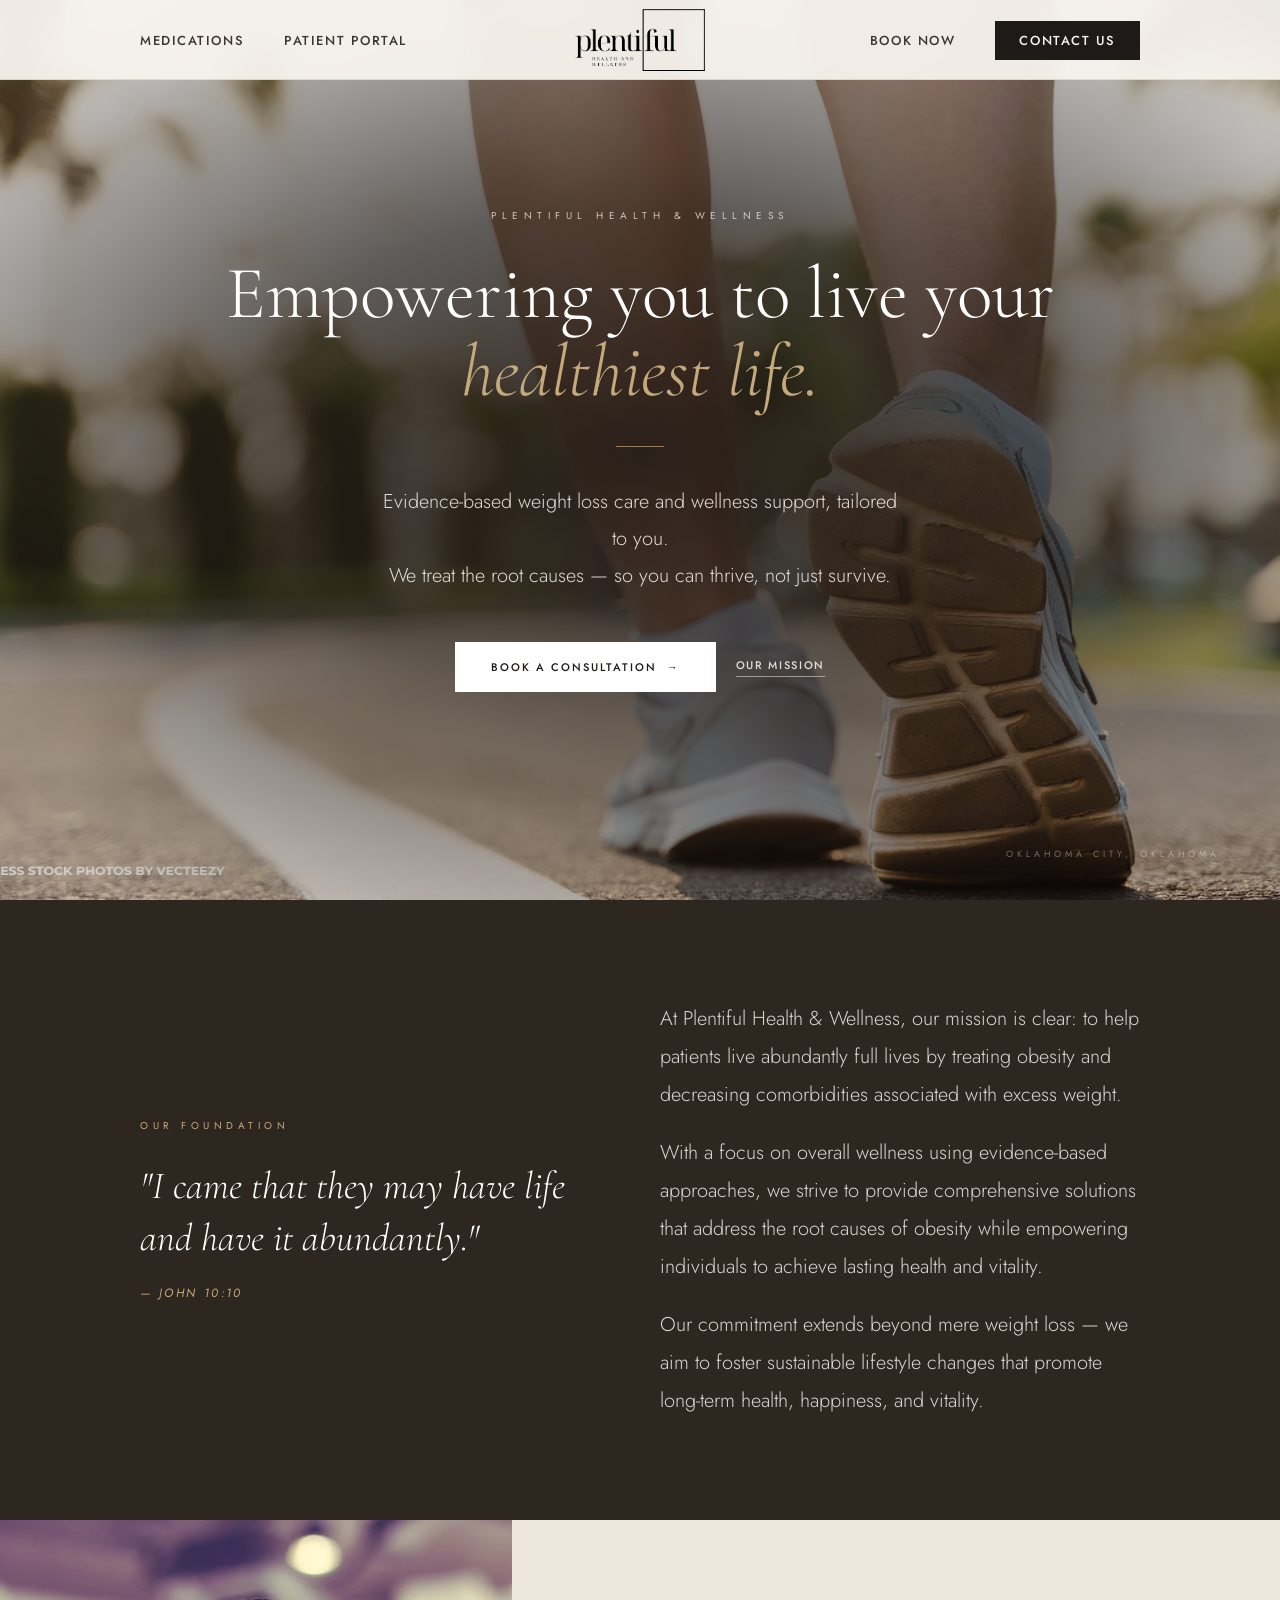
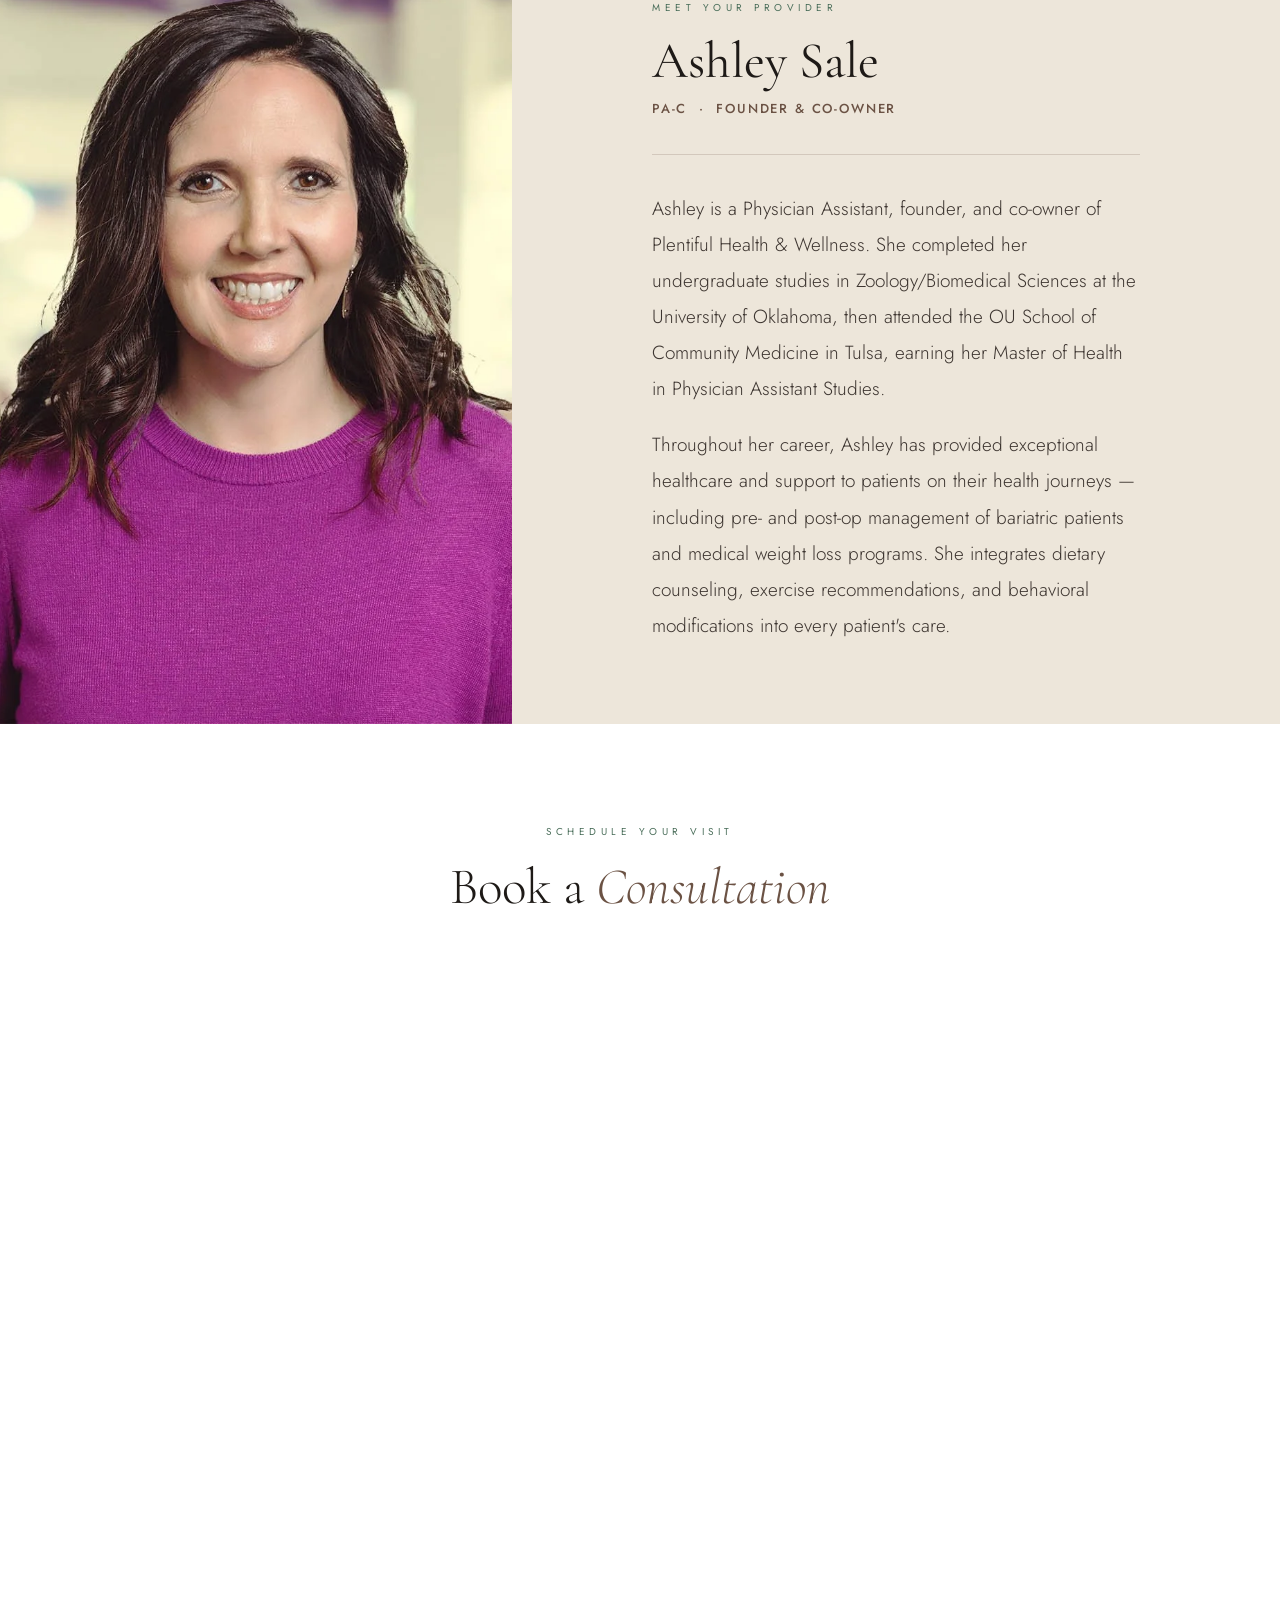
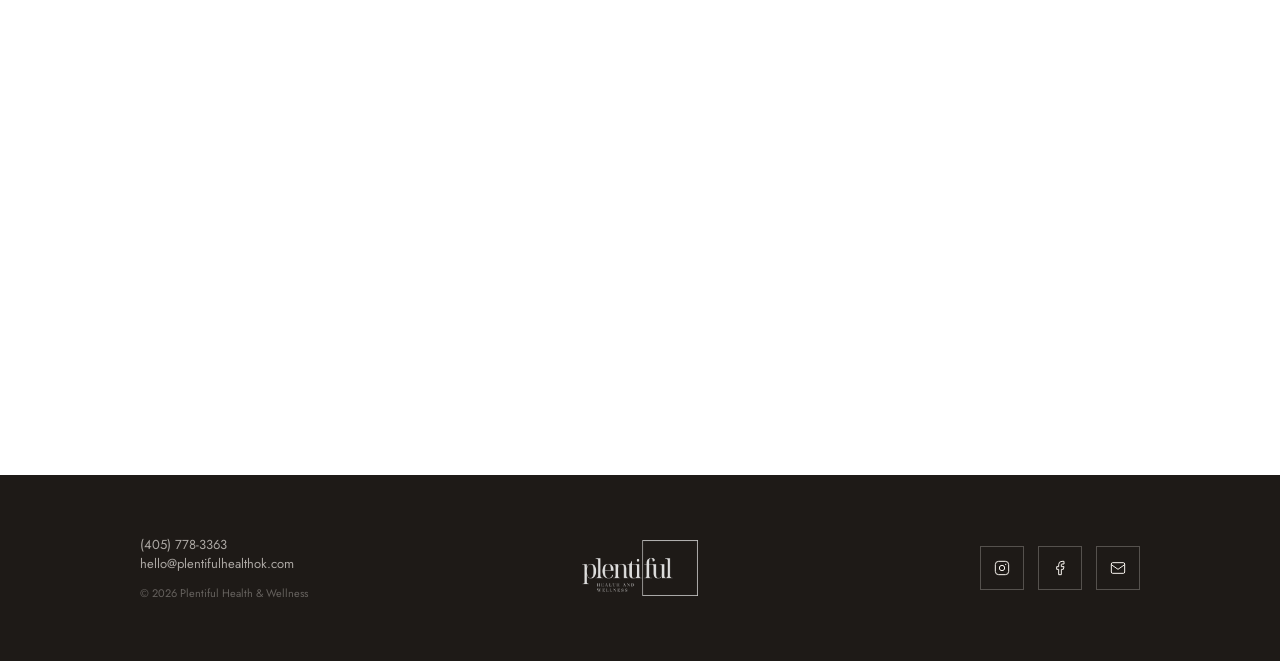
==== commit ff607ba2: "Update index.html" ====
--- a/index.html
+++ b/index.html
@@ -225,7 +225,7 @@
   padding: 40px var(--margin);
 }
 
-.hero-text-inner { max-width: 820px; }
+.hero-text-inner { max-width: 1000px; }
 
 .hero-eyebrow {
   font-size: 10px; font-weight: 400; letter-spacing: 0.55em; text-transform: uppercase;
@@ -235,7 +235,7 @@
 
 .hero-h1 {
   font-family: 'Cormorant Garamond', serif; font-weight: 300;
-  font-size: clamp(52px, 7vw, 110px); line-height: 1.0;
+  font-size: clamp(48px, 5.8vw, 88px); line-height: 1.05;
   color: var(--white); margin-bottom: 0;
   opacity: 0; animation: fadeUp 0.8s ease 0.5s forwards;
 }
@@ -552,7 +552,7 @@
           <em>healthiest life.</em>
         </h1>
         <div class="hero-divider" aria-hidden="true"></div>
-        <p class="hero-p">Evidence-based weight loss care and wellness support,<br>tailored to you. We treat the root causes — so you can thrive, not just survive.</p>
+        <p class="hero-p">Evidence-based weight loss care and wellness support, tailored to you.<br>We treat the root causes — so you can thrive, not just survive.</p>
         <div class="hero-btns">
           <a href="#book" class="btn-p">Book a Consultation <span aria-hidden="true">→</span></a>
           <a href="#mission" class="btn-s">Our Mission</a>
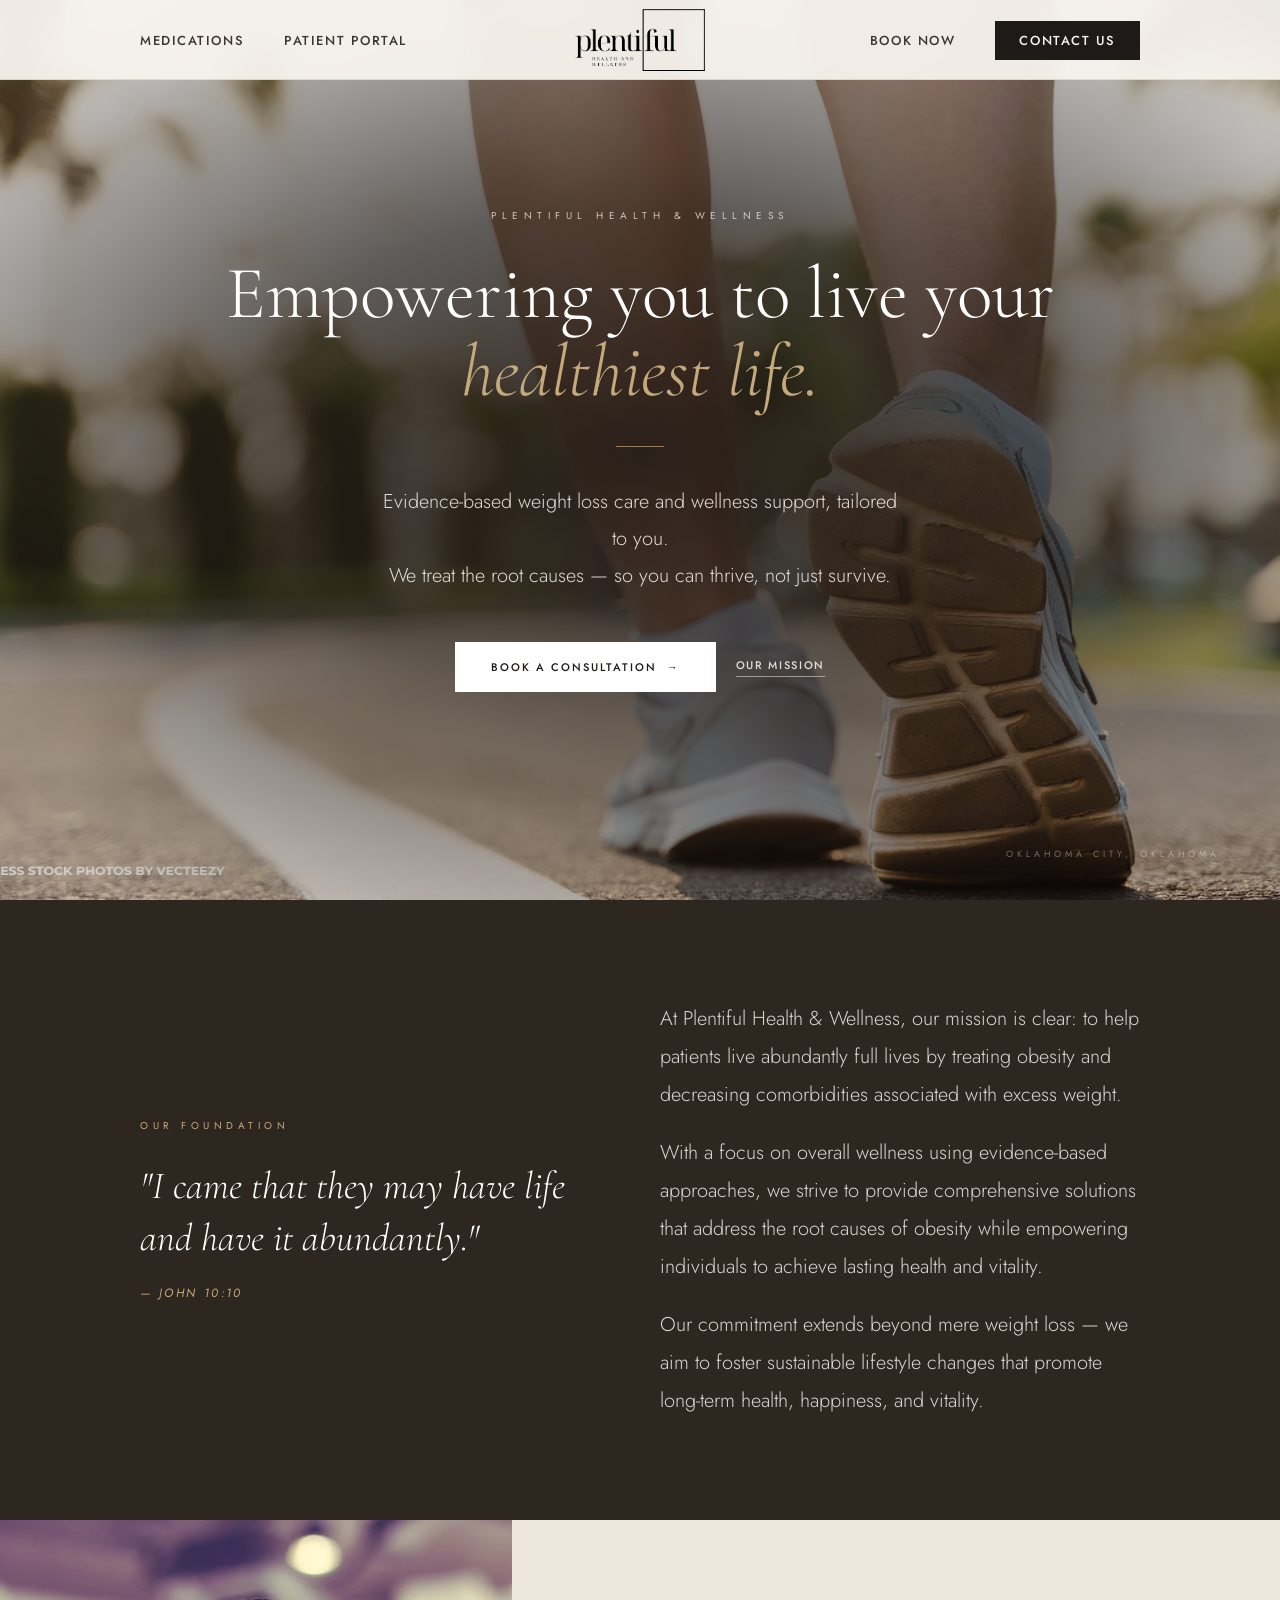
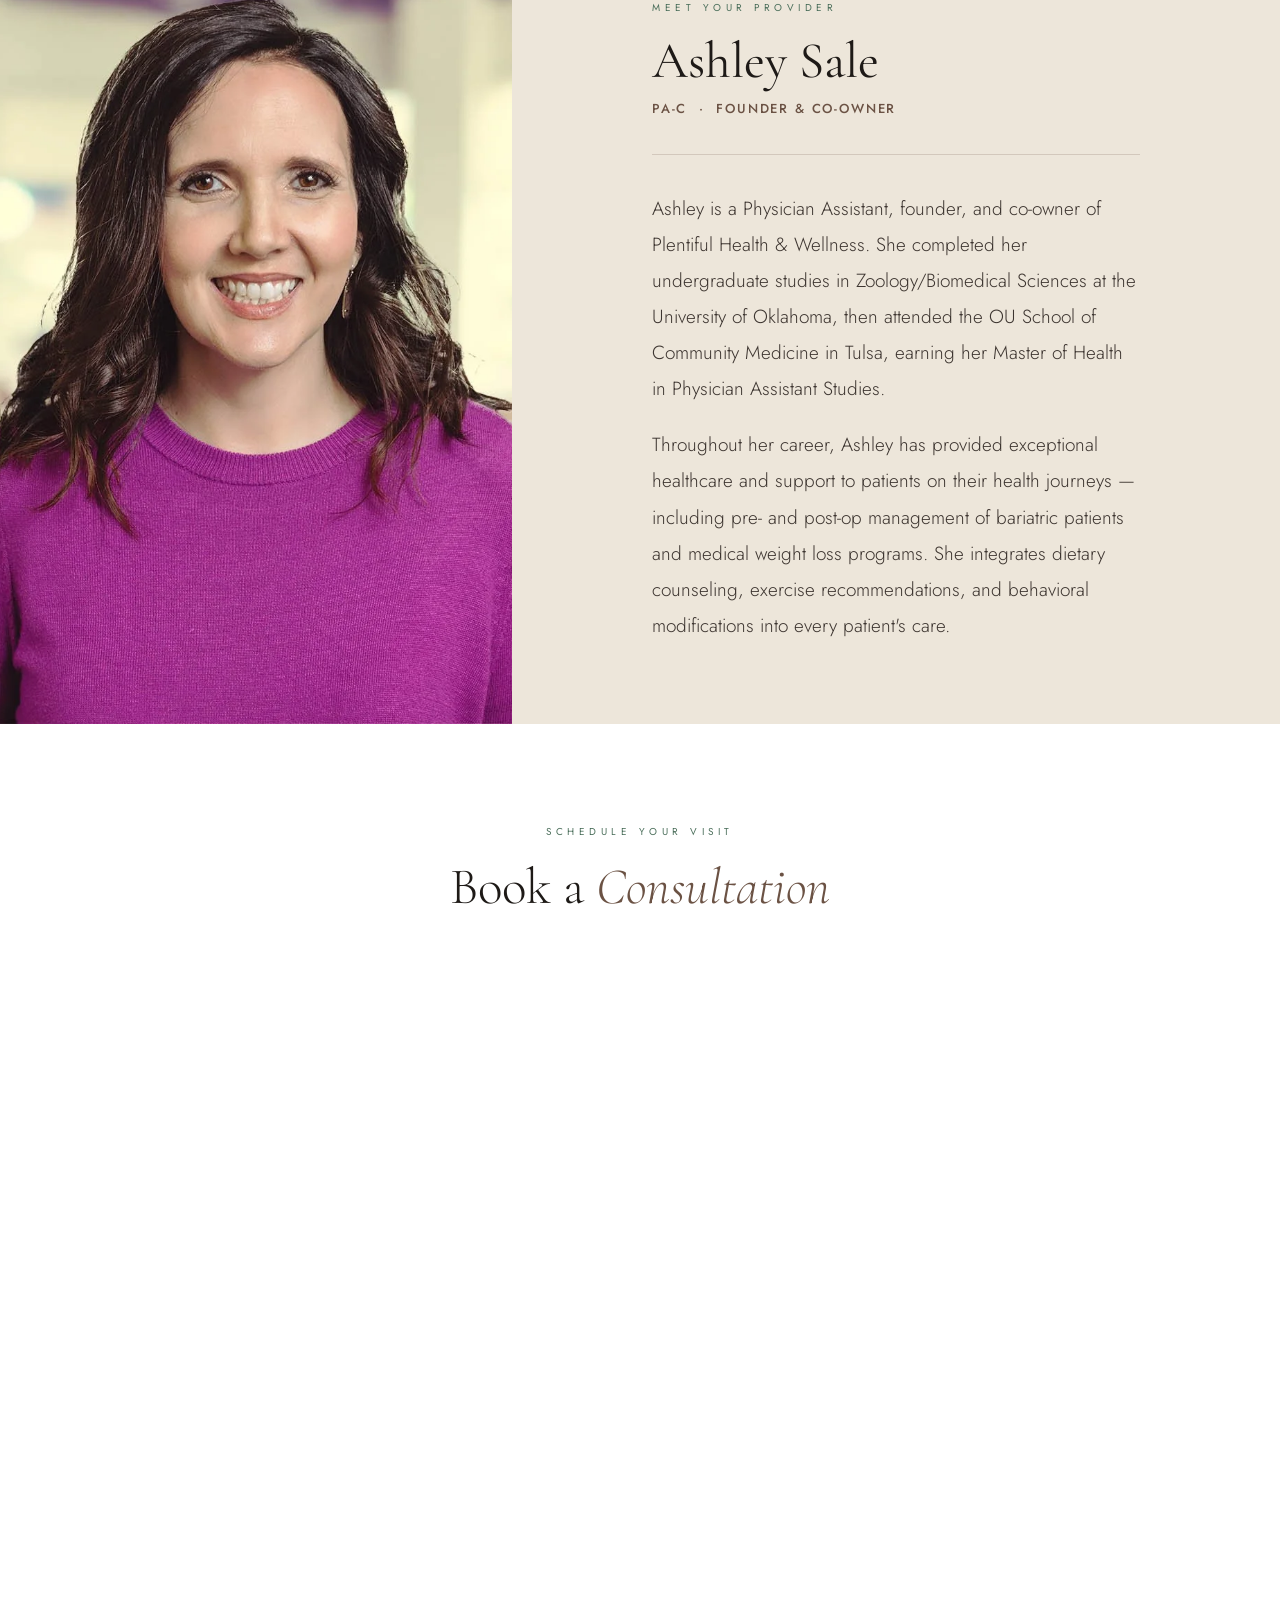
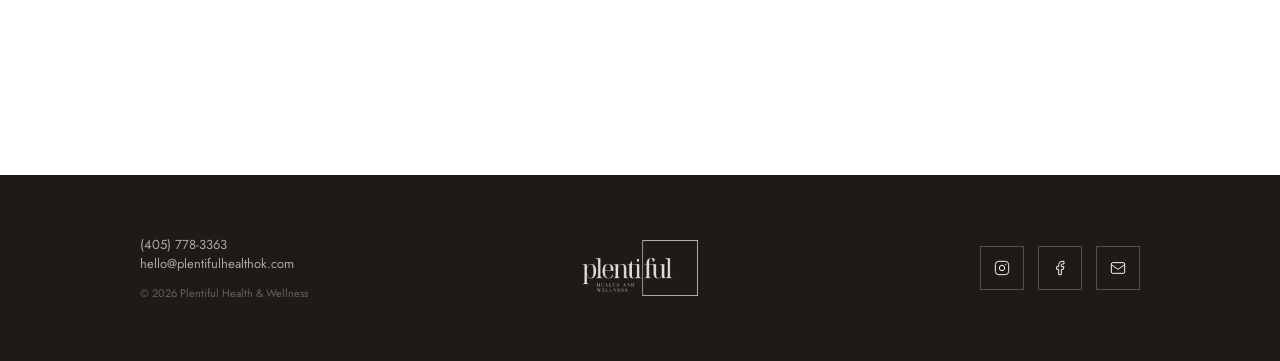
==== commit 82a158d7: "Update index.html" ====
--- a/index.html
+++ b/index.html
@@ -606,7 +606,7 @@
     <h2 class="section-title reveal reveal-d1" id="book-heading">Book a <em>Consultation</em></h2>
     <div class="book-embed reveal reveal-d2">
       <iframe
-        width="100%" height="1000"
+        width="100%" height="700"
         src="https://ehr.charmtracker.com/publicCal.sas?method=getCal&digest=1b09f0751b648d98fc4fe6b58c306d92ba3b618107d28b72921d2173b78ca6684b5cb98c3566431f77d96eacb77f8694c2fe0580a6189219"
         style="border:none; display:block;"
         title="Book a consultation with Plentiful Health and Wellness"
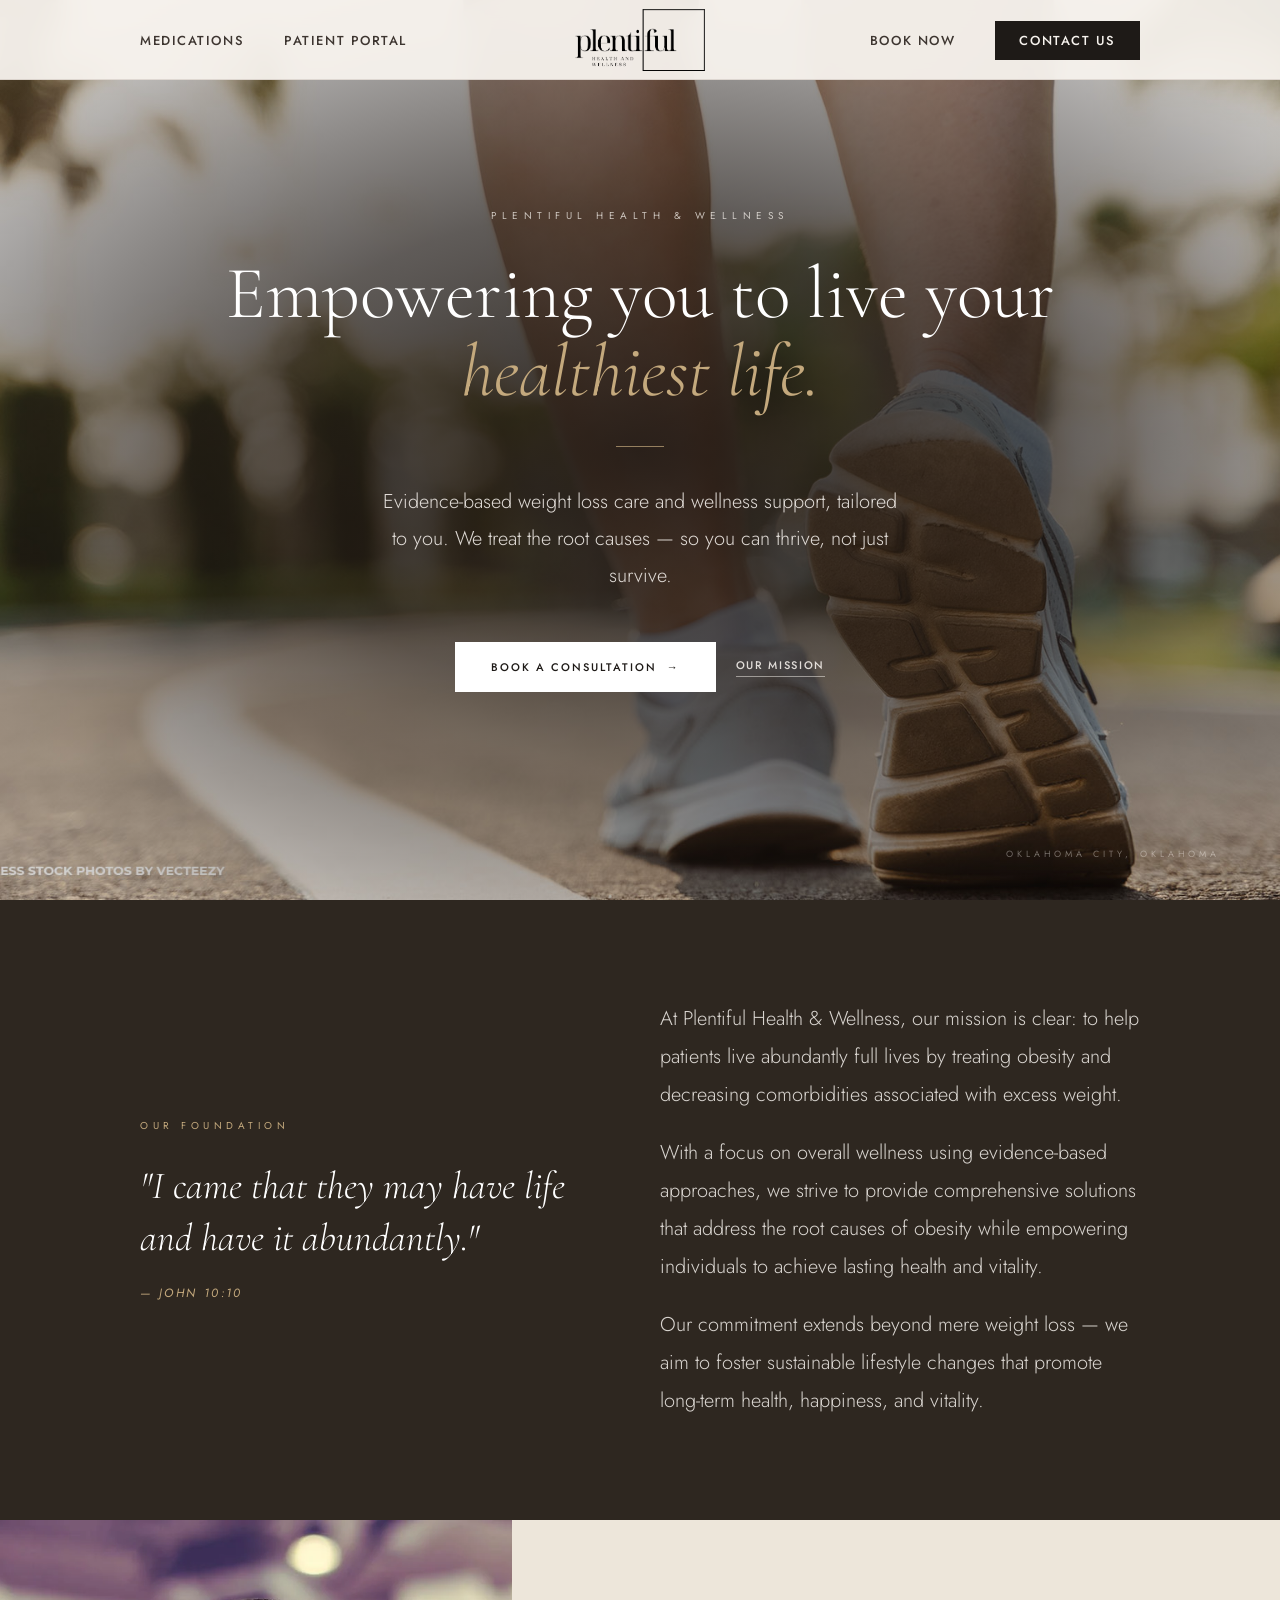
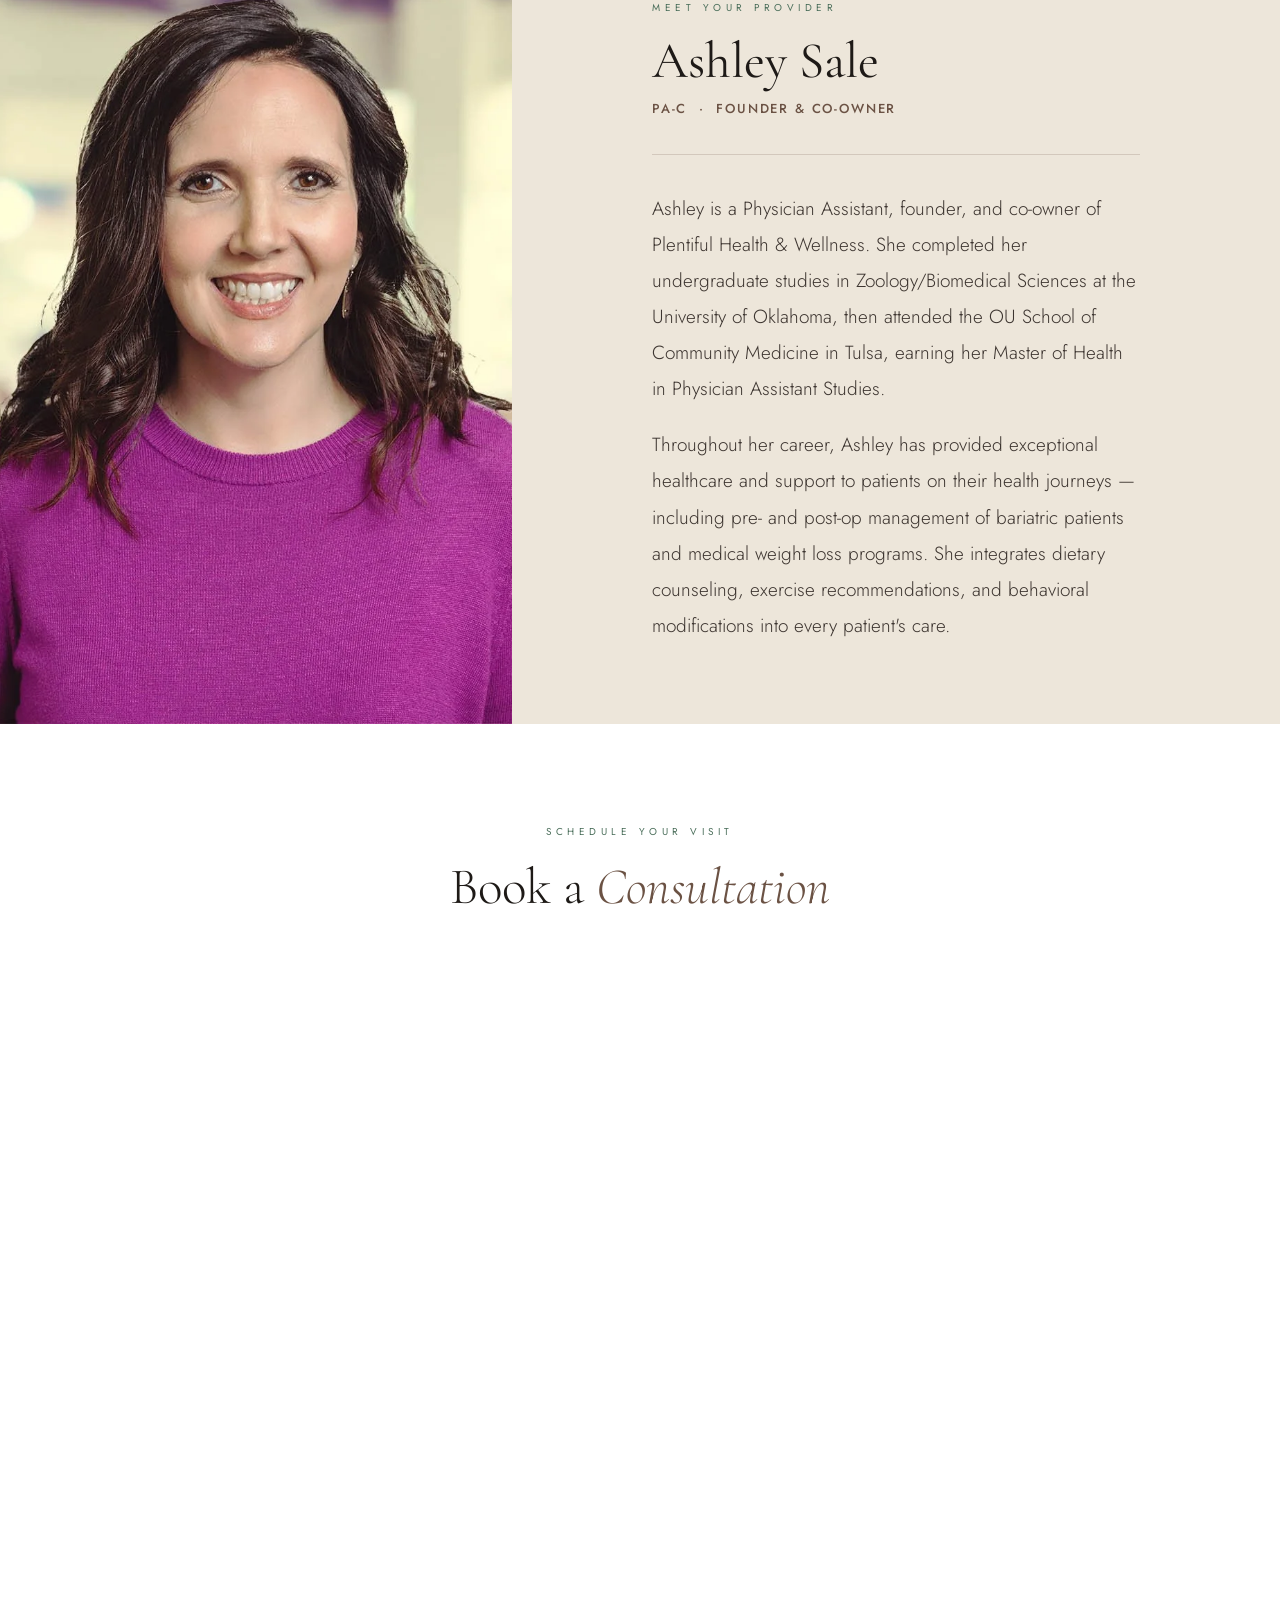
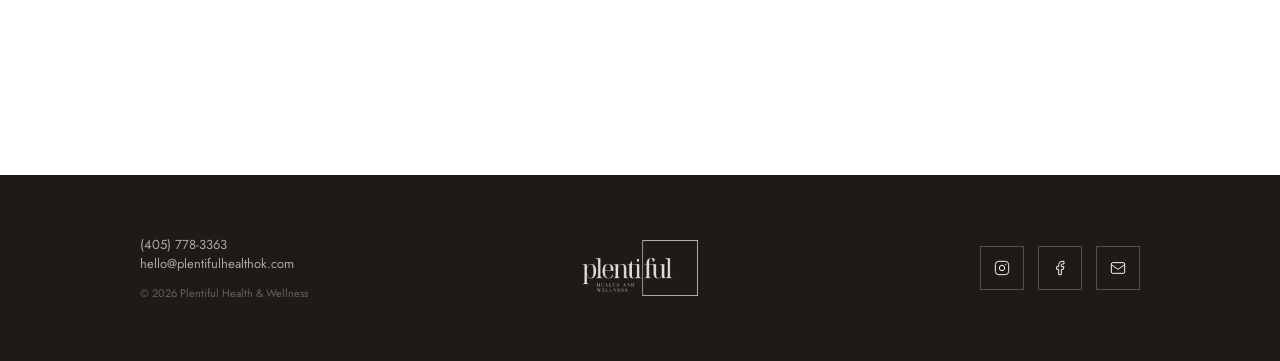
==== commit dcc65835: "Update index.html" ====
--- a/index.html
+++ b/index.html
@@ -225,7 +225,7 @@
   padding: 40px var(--margin);
 }
 
-.hero-text-inner { max-width: 1000px; }
+.hero-text-inner { max-width: 860px; }
 
 .hero-eyebrow {
   font-size: 10px; font-weight: 400; letter-spacing: 0.55em; text-transform: uppercase;
@@ -457,7 +457,6 @@
     background: var(--cream);
   }
   .hero-text { padding: 40px var(--margin); }
-  .hero-h1 br, .hero-p br { display: none; }
   .hero-h1 { font-size: clamp(40px, 10vw, 64px); }
   .hero-h1 em { display: inline; }
   .hero-p { font-size: 15px; margin-bottom: 36px; }
@@ -548,11 +547,10 @@
       <div class="hero-text-inner">
         <p class="hero-eyebrow" aria-hidden="true">Plentiful Health &amp; Wellness</p>
         <h1 class="hero-h1" id="hero-heading">
-          Empowering you to live your<br>
-          <em>healthiest life.</em>
+          Empowering you to live your <em>healthiest life.</em>
         </h1>
         <div class="hero-divider" aria-hidden="true"></div>
-        <p class="hero-p">Evidence-based weight loss care and wellness support, tailored to you.<br>We treat the root causes — so you can thrive, not just survive.</p>
+        <p class="hero-p">Evidence-based weight loss care and wellness support, tailored to you. We treat the root causes — so you can thrive, not just survive.</p>
         <div class="hero-btns">
           <a href="#book" class="btn-p">Book a Consultation <span aria-hidden="true">→</span></a>
           <a href="#mission" class="btn-s">Our Mission</a>
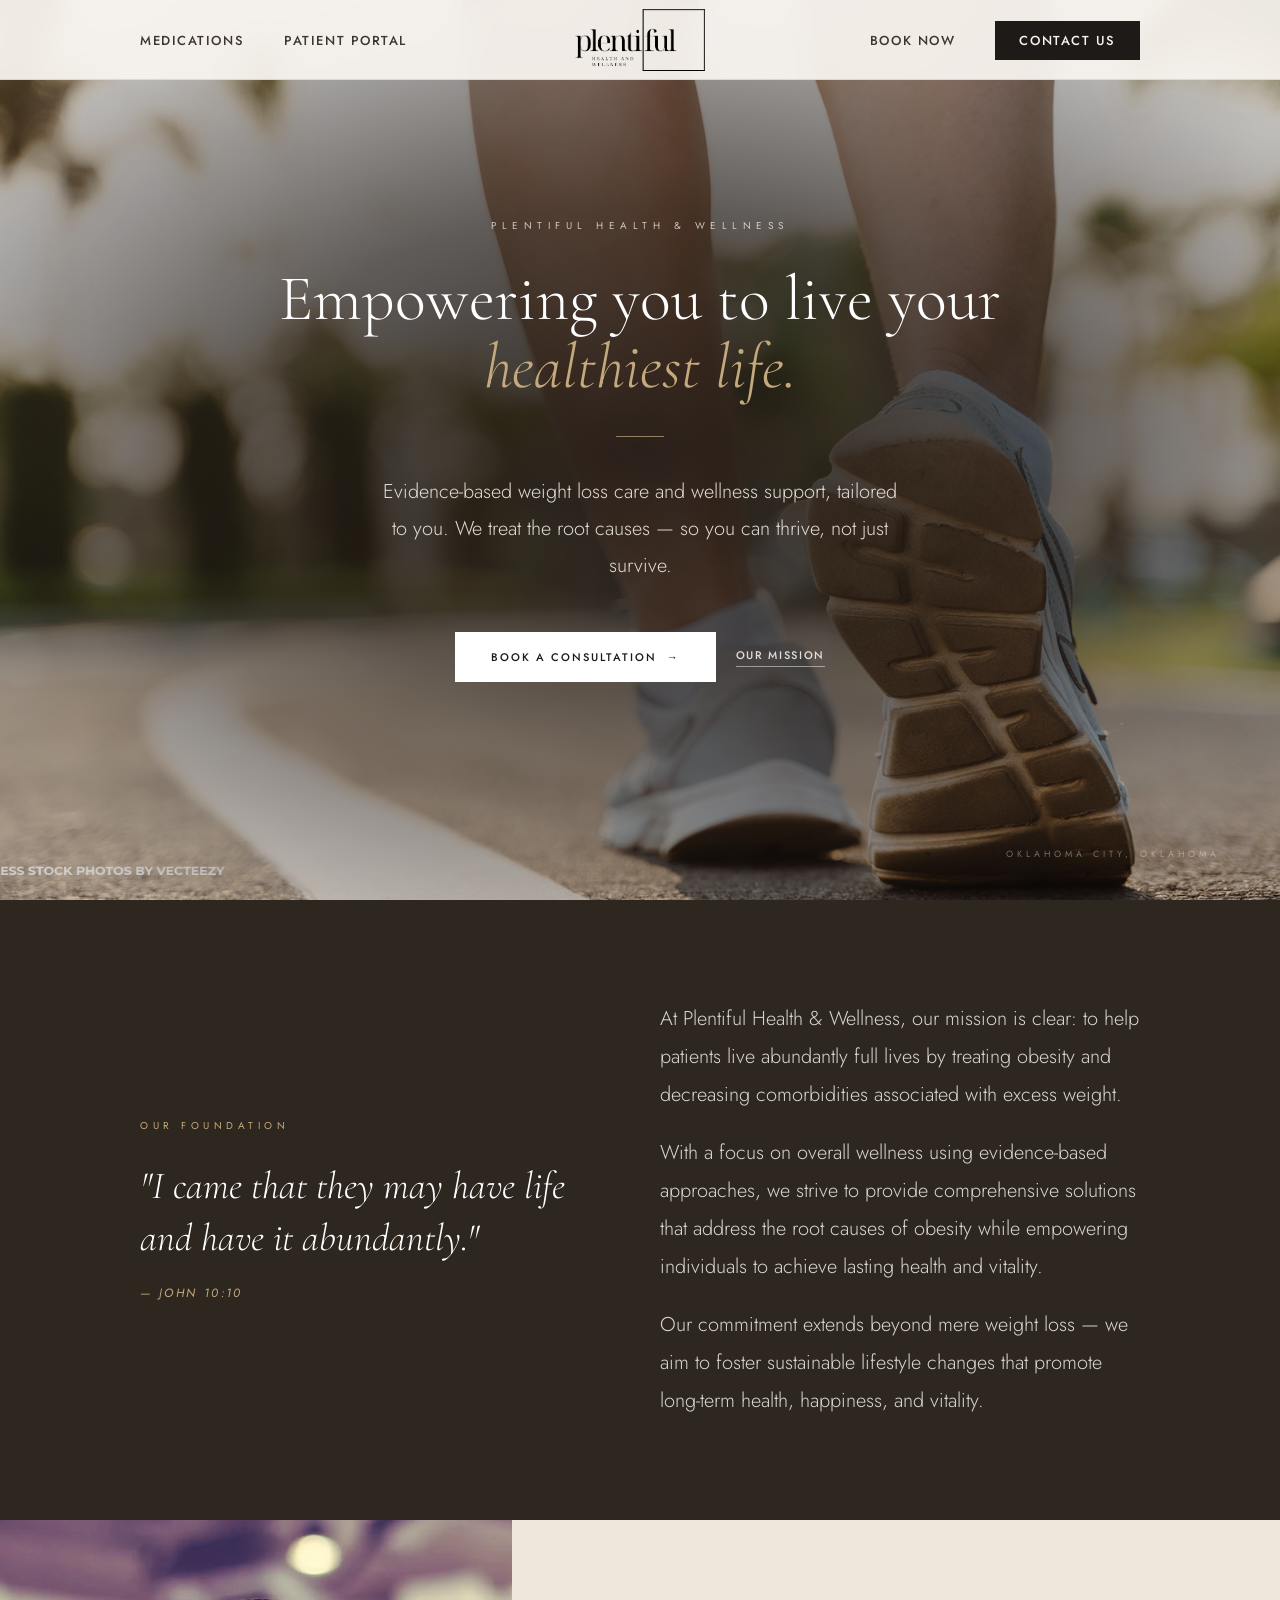
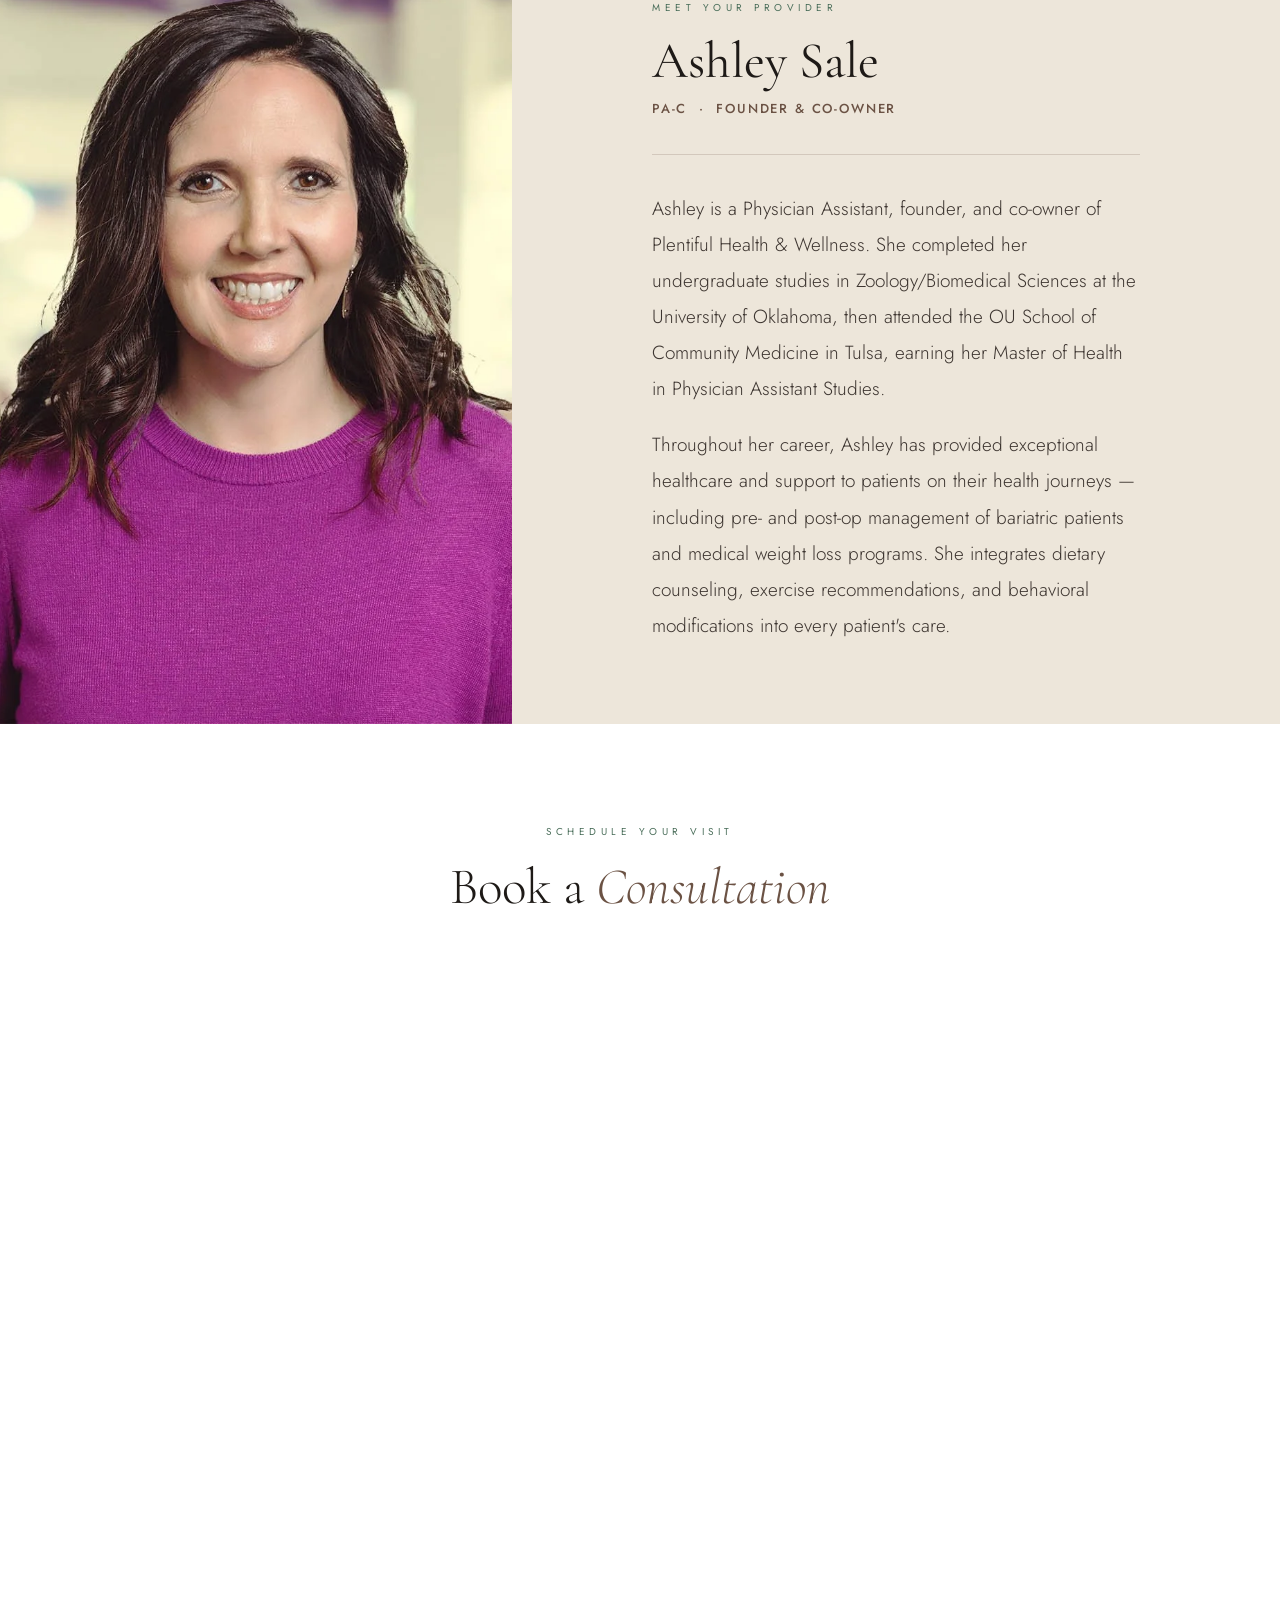
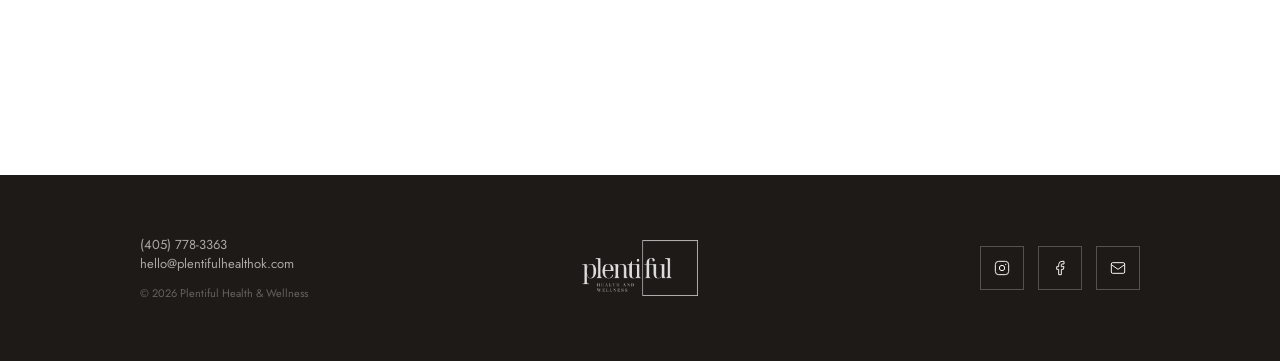
==== commit 84d2b1ef: "Update index.html" ====
--- a/index.html
+++ b/index.html
@@ -222,10 +222,10 @@
   align-items: center;
   justify-content: center;
   text-align: center;
-  padding: 40px var(--margin);
-}
-
-.hero-text-inner { max-width: 860px; }
+  padding: 40px 60px;
+}
+
+.hero-text-inner { max-width: 1100px; }
 
 .hero-eyebrow {
   font-size: 10px; font-weight: 400; letter-spacing: 0.55em; text-transform: uppercase;
@@ -235,7 +235,7 @@
 
 .hero-h1 {
   font-family: 'Cormorant Garamond', serif; font-weight: 300;
-  font-size: clamp(48px, 5.8vw, 88px); line-height: 1.05;
+  font-size: clamp(44px, 5vw, 78px); line-height: 1.05;
   color: var(--white); margin-bottom: 0;
   opacity: 0; animation: fadeUp 0.8s ease 0.5s forwards;
 }
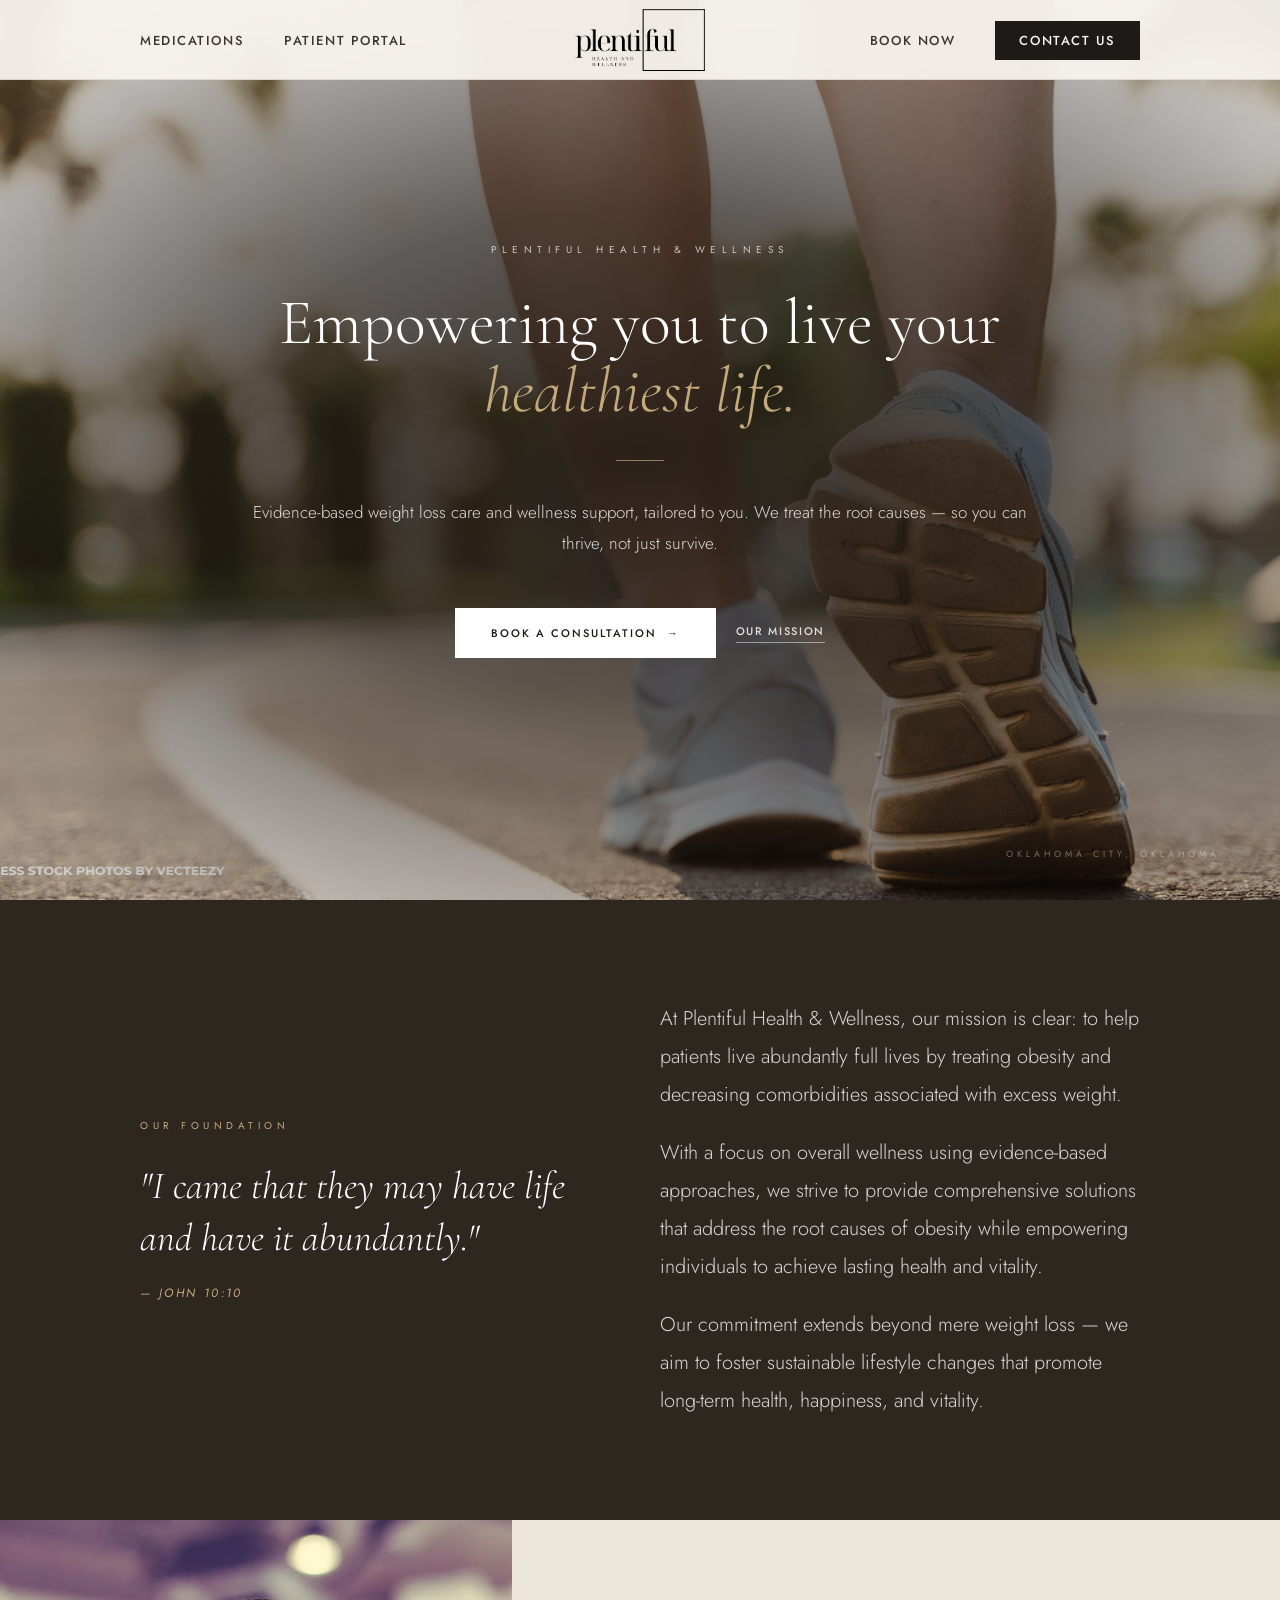
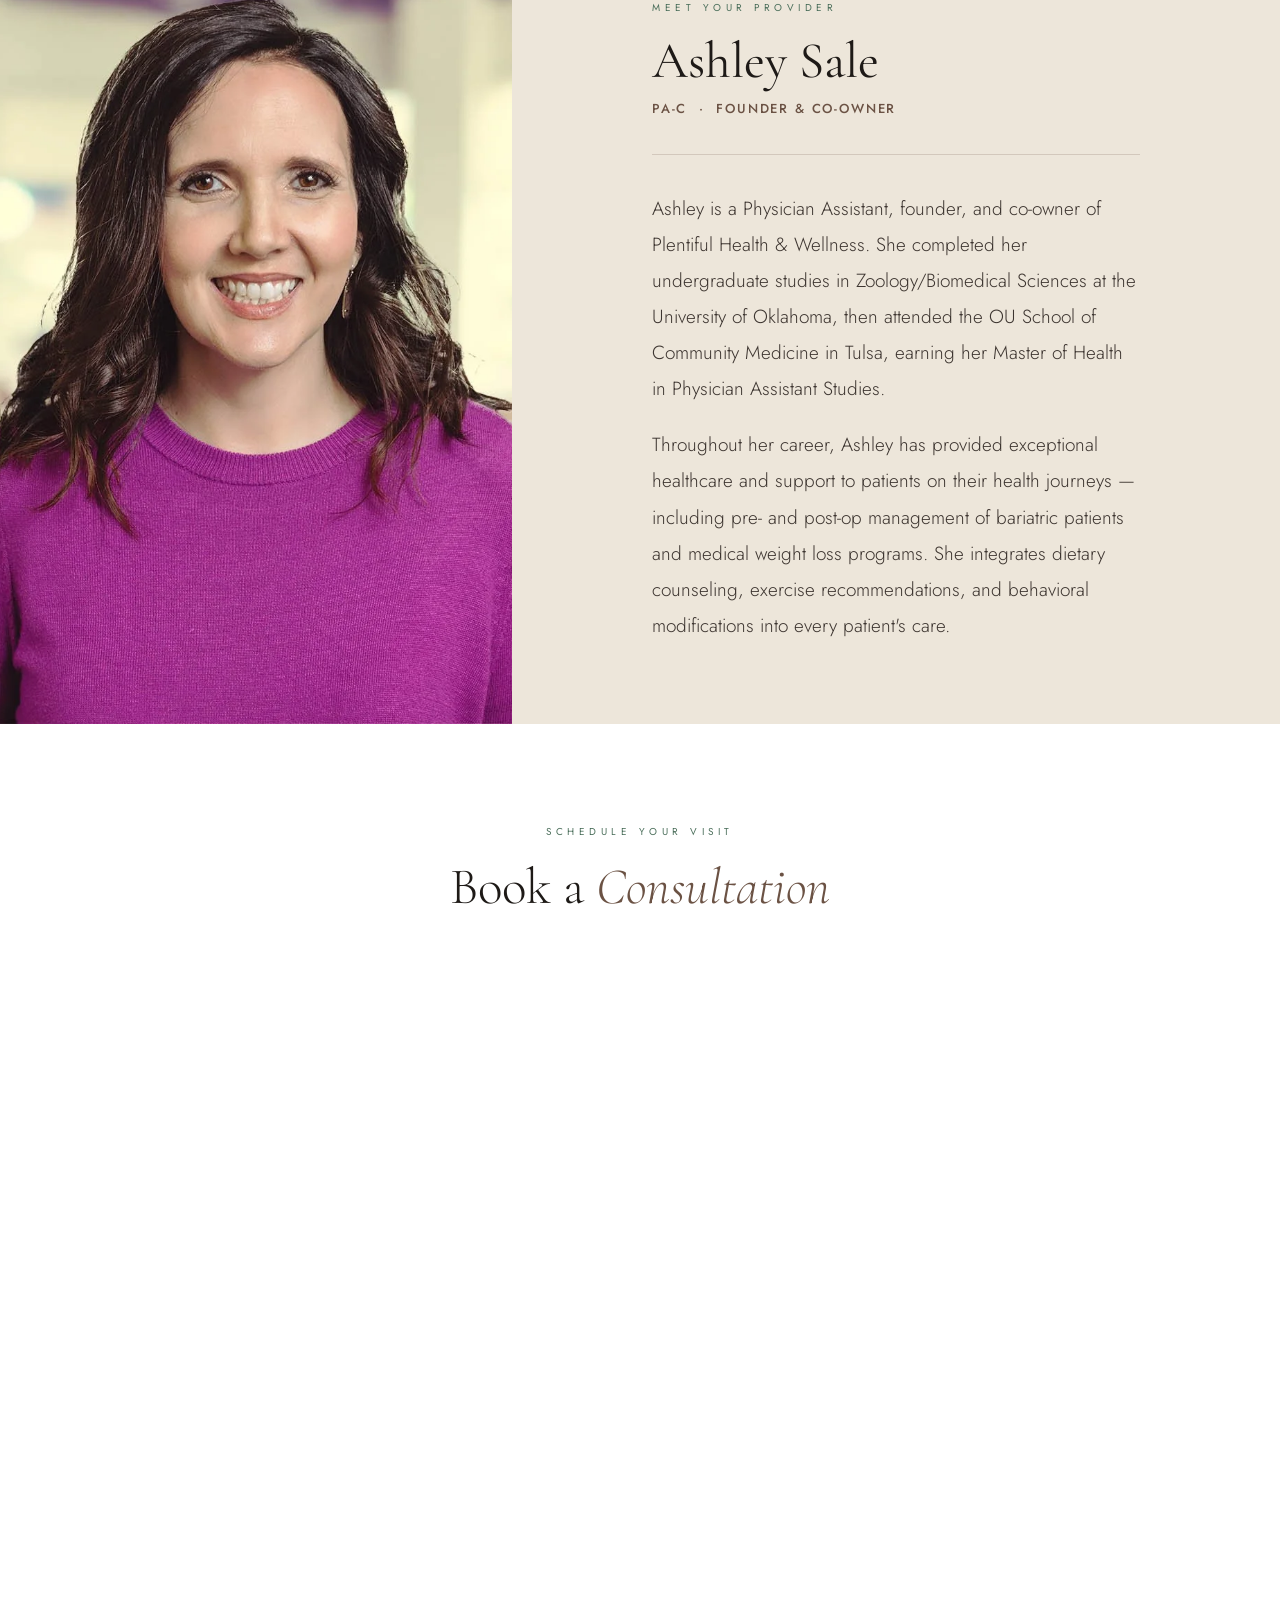
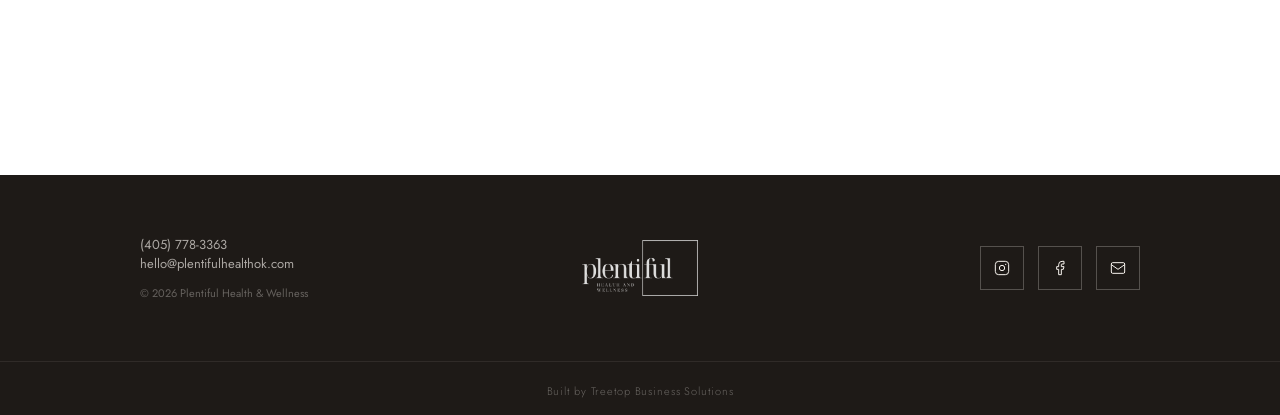
==== commit be5800ea: "Update index.html" ====
--- a/index.html
+++ b/index.html
@@ -253,9 +253,9 @@
 }
 
 .hero-p {
-  font-size: 20px; font-weight: 300; line-height: 1.85;
+  font-size: 17px; font-weight: 300; line-height: 1.85;
   color: rgba(247,243,238,0.88);
-  max-width: 520px; margin: 0 auto 48px;
+  max-width: 780px; margin: 0 auto 48px;
   opacity: 0; animation: fadeUp 0.8s ease 0.8s forwards;
 }
 
@@ -417,6 +417,19 @@
   color: var(--cream); text-decoration: none; transition: border-color 0.2s, background 0.2s;
 }
 .footer-social a:hover { border-color: var(--gold); background: rgba(196,169,125,0.12); }
+
+.footer-credit {
+  background: var(--ink);
+  text-align: center;
+  padding: 12px var(--margin);
+  border-top: 1px solid rgba(247,243,238,0.08);
+}
+.footer-credit a {
+  font-size: 11px; font-weight: 300; letter-spacing: 0.08em;
+  color: rgba(247,243,238,0.35); text-decoration: none;
+  transition: color 0.2s;
+}
+.footer-credit a:hover { color: rgba(247,243,238,0.7); }
 
 /* ══════════════════════════════════════
    ANIMATIONS
@@ -638,6 +651,10 @@
   </div>
 </footer>
 
+<div class="footer-credit">
+  <a href="https://treetopbusiness.com/branding.html" target="_blank" rel="noopener noreferrer">Built by Treetop Business Solutions</a>
+</div>
+
 <script>
 // ── Screen reader only helper
 const srOnly = 'position:absolute;width:1px;height:1px;padding:0;margin:-1px;overflow:hidden;clip:rect(0,0,0,0);white-space:nowrap;border:0';
